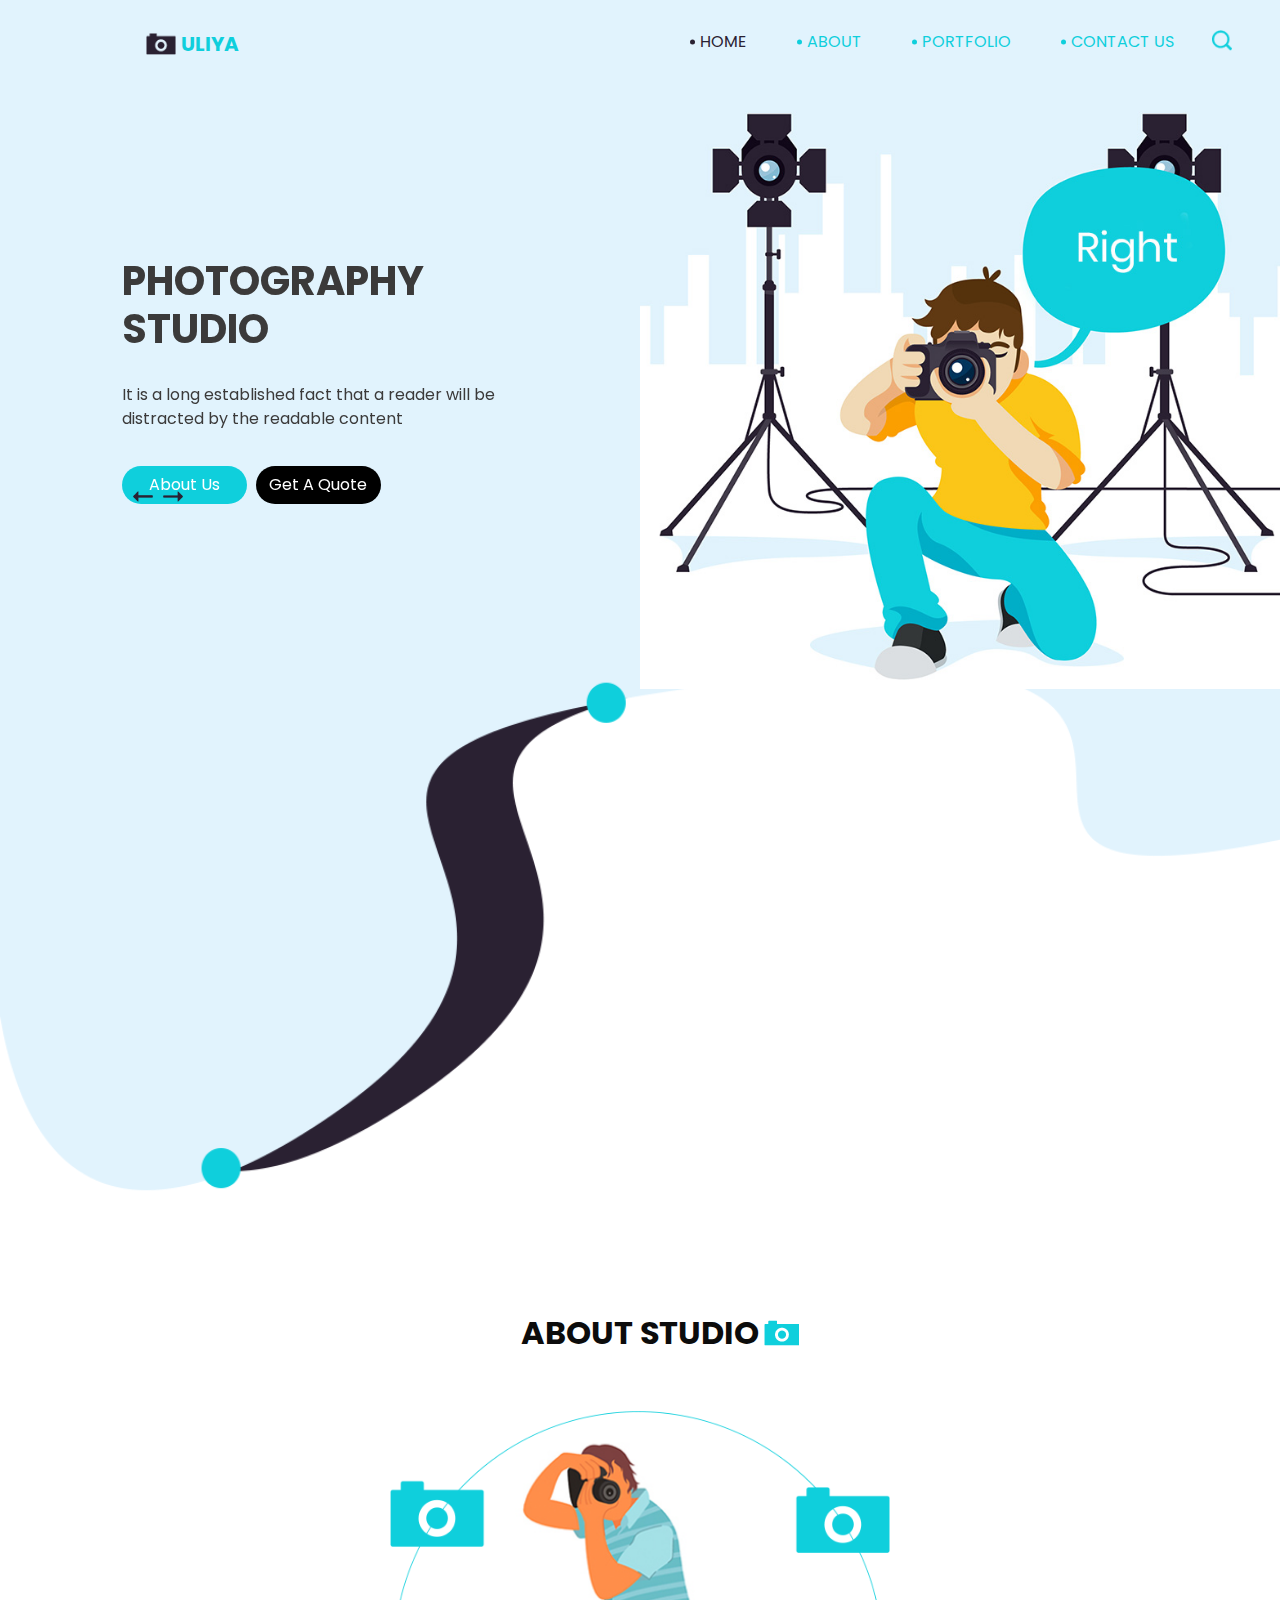
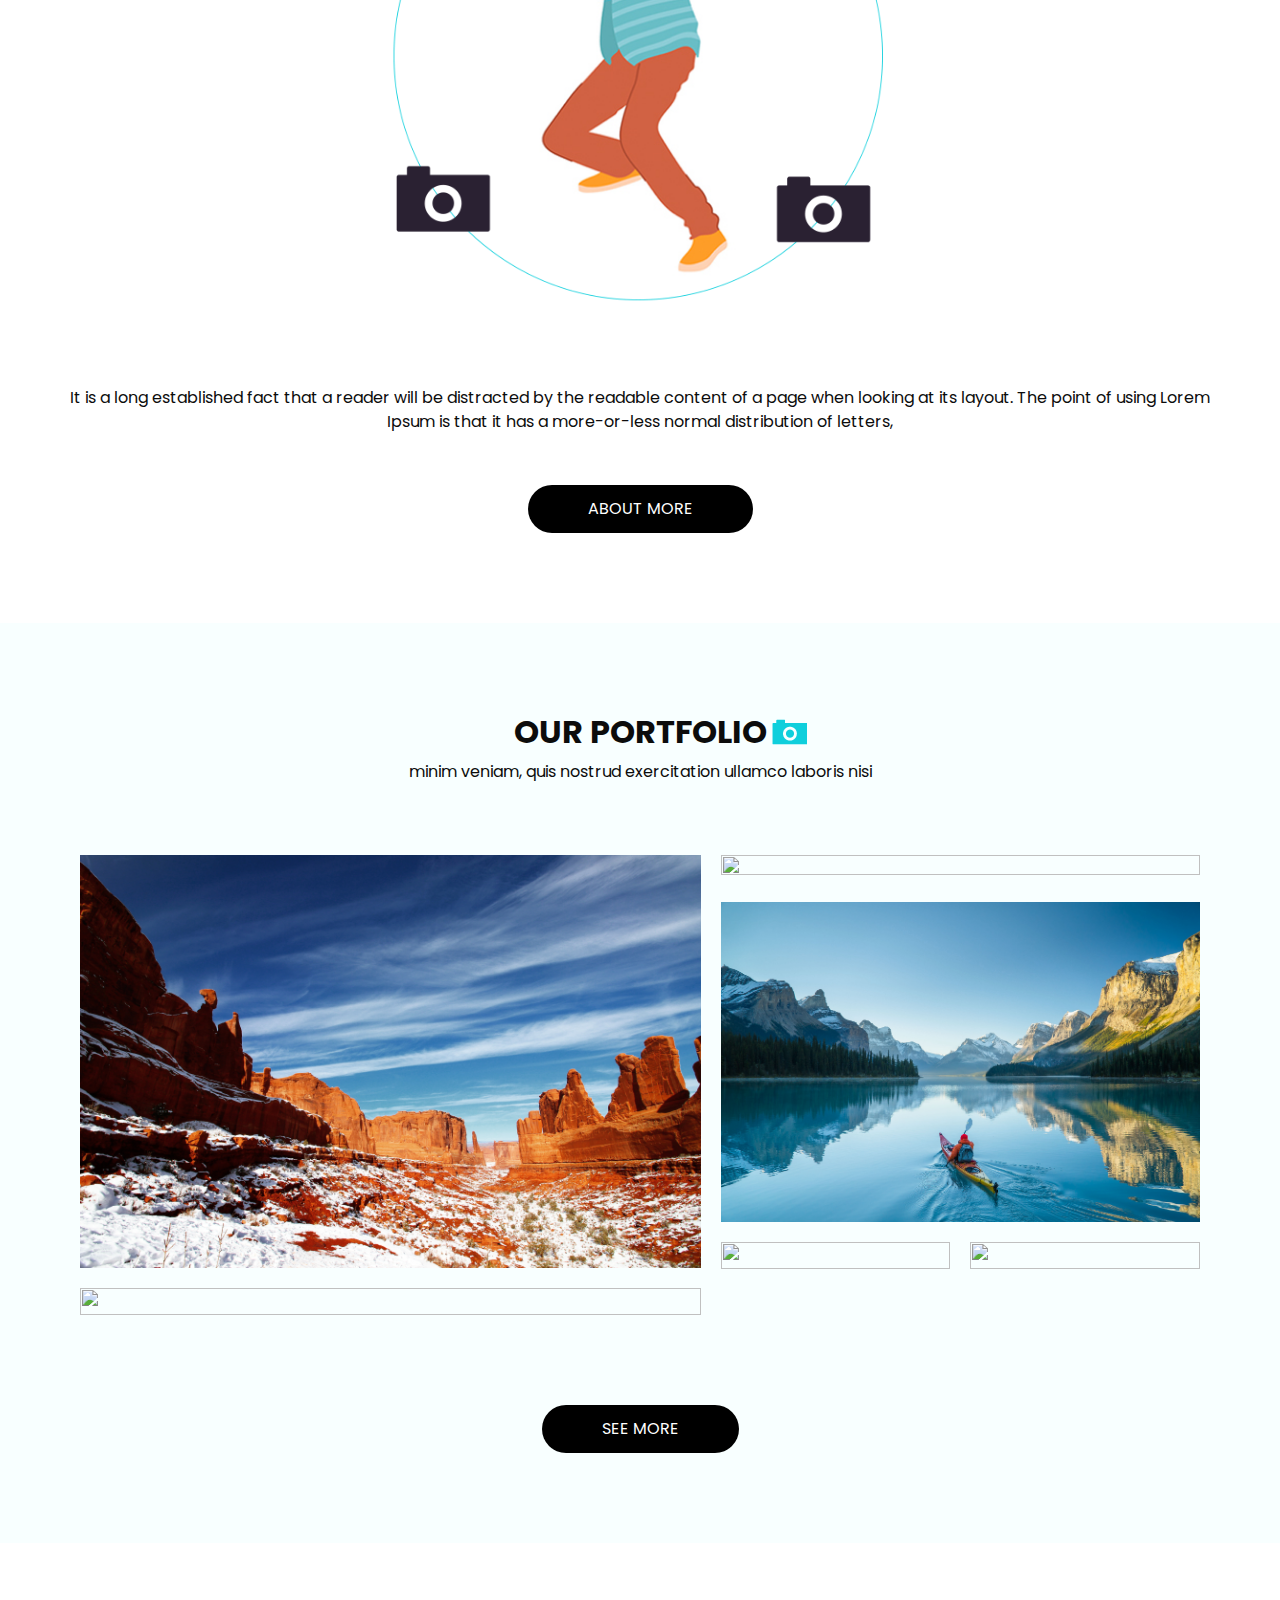
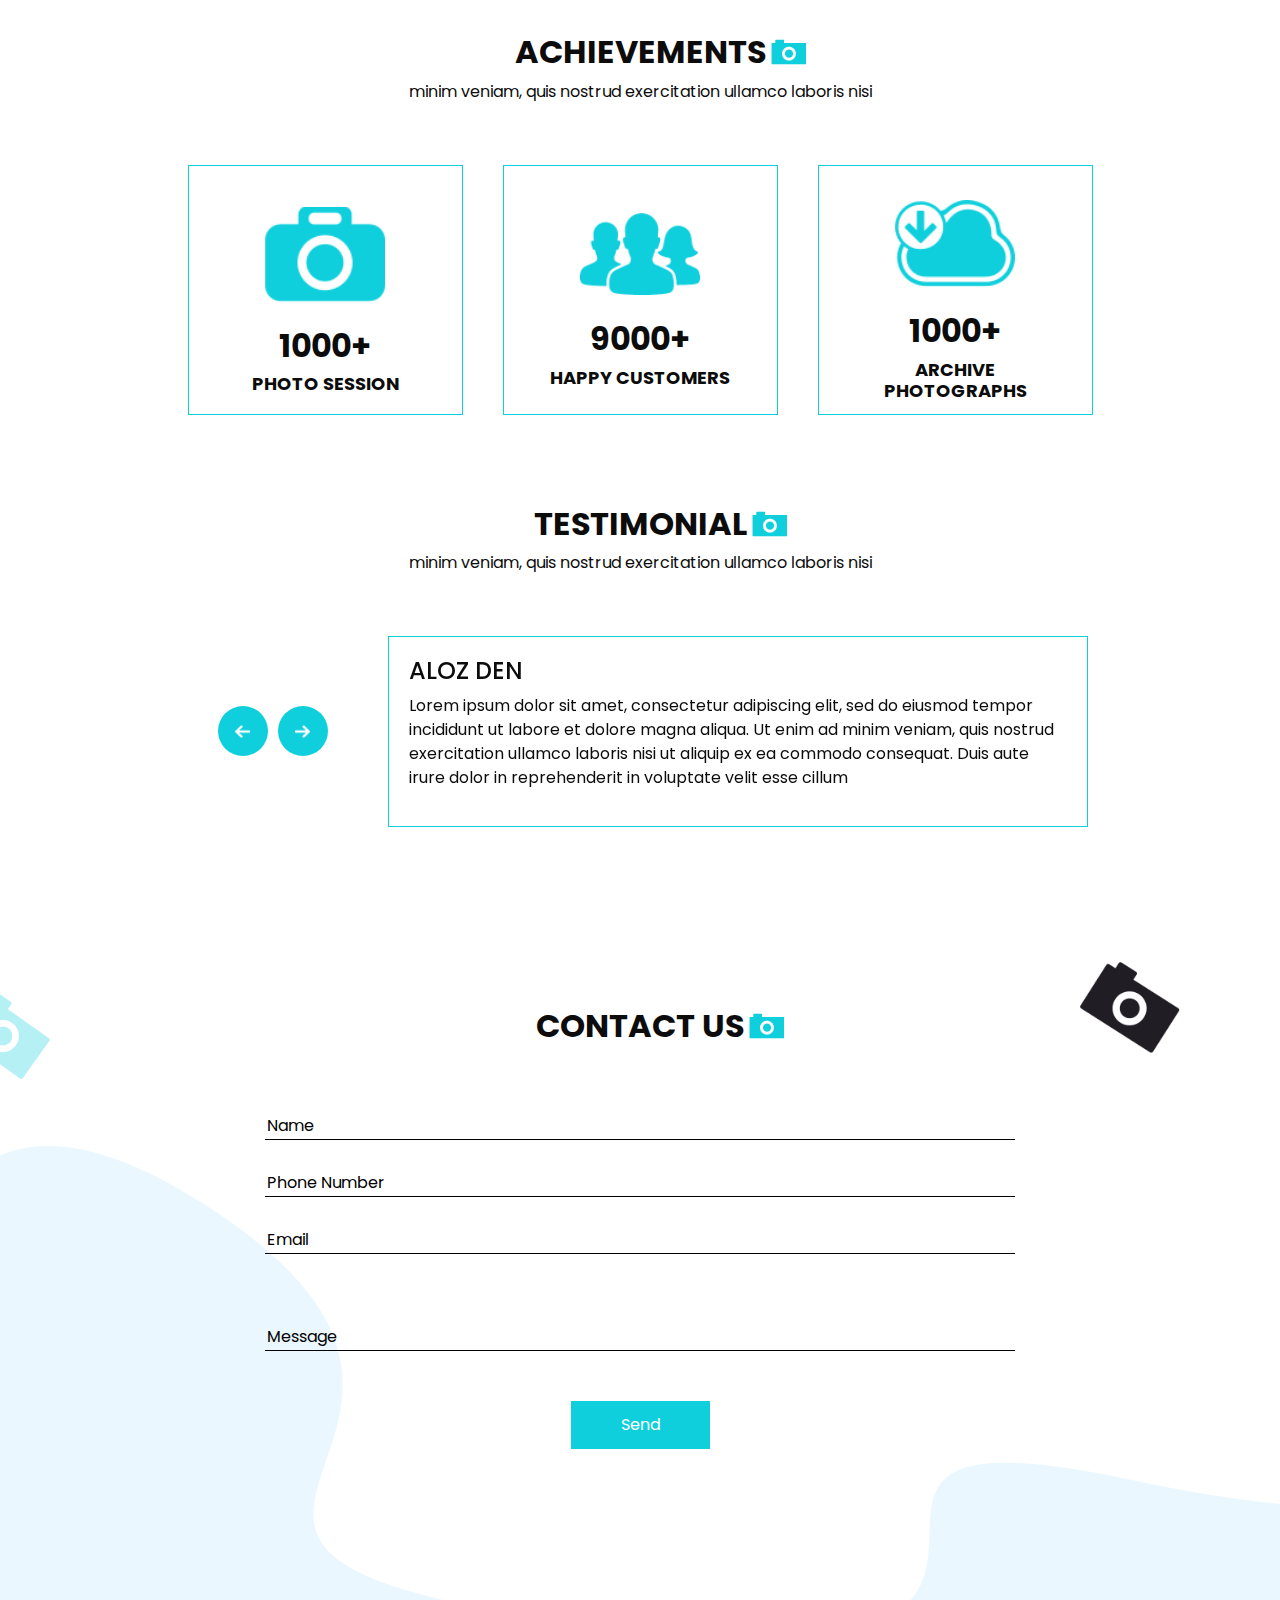
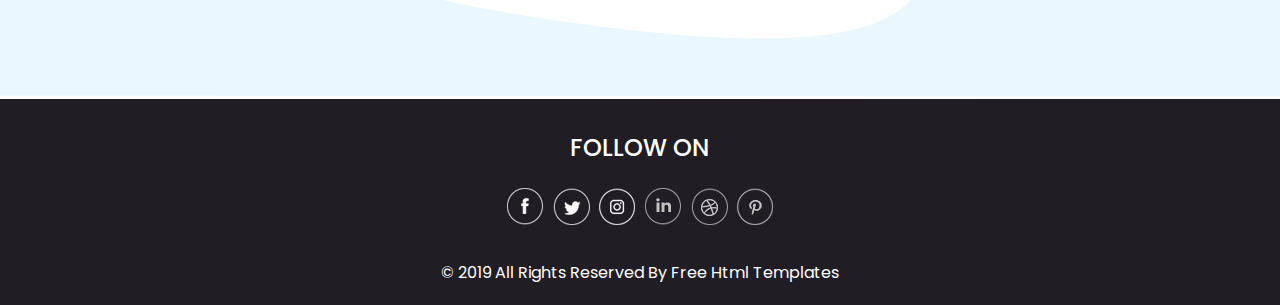
==== index.html @ de5955be "subiendo archibo" ====
<!DOCTYPE html>
<html>

<head>
  <!-- Basic -->
  <meta charset="utf-8" />
  <meta http-equiv="X-UA-Compatible" content="IE=edge" />
  <!-- Mobile Metas -->
  <meta name="viewport" content="width=device-width, initial-scale=1, shrink-to-fit=no" />
  <!-- Site Metas -->
  <meta name="keywords" content="" />
  <meta name="description" content="" />
  <meta name="author" content="" />

  <title>Uliya</title>


  <!-- bootstrap core css -->
  <link rel="stylesheet" type="text/css" href="css/bootstrap.css" />

  <!-- fonts style -->
  <link href="https://fonts.googleapis.com/css?family=Poppins:400,700&display=swap" rel="stylesheet">

  <!-- Custom styles for this template -->
  <link href="css/style.css" rel="stylesheet" />
  <!-- responsive style -->
  <link href="css/responsive.css" rel="stylesheet" />
  <script type="text/javascript" src="js/jquery-3.4.1.min.js"></script>
  <script type="text/javascript" src="js/bootstrap.js"></script>
</head>

<body>

  <div class="hero_area">
    <!-- header section strats -->
    <header class="header_section">
      <div class="container-fluid">
        <div class="row">
          <div class="col-lg-11 offset-lg-1">
            <nav class="navbar navbar-expand-lg custom_nav-container ">
              <a class="navbar-brand" href="index.html">
                <img src="images/logo.png" alt="">
                <span>
                  Uliya
                </span>
              </a>
              </a>
              <button class="navbar-toggler" type="button" data-toggle="collapse" data-target="#navbarSupportedContent"
                aria-controls="navbarSupportedContent" aria-expanded="false" aria-label="Toggle navigation">
                <span class="navbar-toggler-icon"></span>
              </button>

              <div class="collapse navbar-collapse" id="navbarSupportedContent">
                <div class="d-flex ml-auto flex-column flex-lg-row align-items-center">
                  <ul class="navbar-nav  ">
                    <li class="nav-item active">
                      <a class="nav-link" href="index.html">Home <span class="sr-only">(current)</span></a>
                    </li>
                    <li class="nav-item">
                      <a class="nav-link" href="about.html"> About</a>
                    </li>
                    <li class="nav-item">
                      <a class="nav-link" href="portfolio.html"> Portfolio </a>
                    </li>
                    <li class="nav-item">
                      <a class="nav-link" href="contact.html">Contact Us</a>
                    </li>
                  </ul>
                  <form class="form-inline">
                    <button class="btn  my-2 my-sm-0 nav_search-btn" type="submit"></button>
                  </form>
                </div>

              </div>
            </nav>
          </div>
        </div>
      </div>
    </header>
    <!-- end header section -->
    <!-- slider section -->
    <section class=" slider_section position-relative">
      <div id="carouselExampleControls" class="carousel slide" data-ride="carousel">
        <div class="carousel-inner">
          <div class="carousel-item active">
            <div class="container-fluid">
              <div class="row">
                <div class="col-md-5 offset-md-1 ">
                  <div class="detail_box">
                    <h1>
                      photography <br>
                      studio
                    </h1>
                    <p>
                      It is a long established fact that a reader will be distracted by the readable content
                    </p>
                    <div class="btn-box">
                      <a href="" class="btn-1">
                        About Us
                      </a>
                      <a href="" class="btn-2">
                        Get A Quote
                      </a>
                    </div>
                  </div>
                </div>
                <div class="col-md-6 px-0">
                  <div class="img-box">
                    <img src="images/slider-img.jpg" alt="">
                  </div>
                </div>
              </div>
            </div>
          </div>
          <div class="carousel-item">
            <div class="container-fluid">
              <div class="row">
                <div class="col-md-5 offset-md-1">
                  <div class="detail_box">
                    <h1>
                      photography <br>
                      studio
                    </h1>
                    <p>
                      It is a long established fact that a reader will be distracted by the readable content
                    </p>
                    <div class="btn-box">
                      <a href="" class="btn-1">
                        About Us
                      </a>
                      <a href="" class="btn-2">
                        Get A Quote
                      </a>
                    </div>
                  </div>
                </div>
                <div class="col-md-6 px-0">
                  <div class="img-box">
                    <img src="images/slider-img.jpg" alt="">
                  </div>
                </div>
              </div>
            </div>
          </div>
          <div class="carousel-item">
            <div class="container-fluid">
              <div class="row">
                <div class="col-md-5 offset-md-1">
                  <div class="detail_box">
                    <h1>
                      photography <br>
                      studio
                    </h1>
                    <p>
                      It is a long established fact that a reader will be distracted by the readable content
                    </p>
                    <div class="btn-box">
                      <a href="" class="btn-1">
                        About Us
                      </a>
                      <a href="" class="btn-2">
                        Get A Quote
                      </a>
                    </div>
                  </div>
                </div>
                <div class="col-md-6 px-0">
                  <div class="img-box">
                    <img src="images/slider-img.jpg" alt="">
                  </div>
                </div>
              </div>
            </div>
          </div>
        </div>
        <div class="carousel_btn-container">
          <a class="carousel-control-prev" href="#carouselExampleControls" role="button" data-slide="prev">
            <span class="sr-only">Previous</span>
          </a>
          <a class="carousel-control-next" href="#carouselExampleControls" role="button" data-slide="next">
            <span class="sr-only">Next</span>
          </a>
        </div>
      </div>

    </section>
    <!-- end slider section -->
  </div>

  <!-- about section -->

  <section class="about_section layout_padding">
    <div class="container">
      <div class="heading_container">
        <h2>
          About Studio
        </h2>
      </div>
      <div class="box">
        <div class="img-box">
          <img src="images/about-img.jpg" alt="">
          <div class="about_img-bg">
            <img src="images/about-img-bg.png" alt="">
          </div>
        </div>
        <div class="detail-box">
          <p>
            It is a long established fact that a reader will be distracted by the readable content of a page when
            looking at its layout. The point of using Lorem Ipsum is that it has a more-or-less normal distribution of
            letters,
          </p>
          <div>
            <a href="">
              about More
            </a>
          </div>
        </div>
      </div>
    </div>

  </section>

  <!-- end about section -->

  <!-- portfolio section -->

  <section class="portfolio_section layout_padding">
    <div class="container">
      <div class="heading_container">
        <h2>
          Our portfolio
        </h2>
        <p>
          minim veniam, quis nostrud exercitation ullamco laboris nisi
        </p>
      </div>
      <div class="portfolio_container layout_padding2">
        <div class="box-1">
          <div class="img-box b-1">
            <img src="images/p-1.jpg" alt="">
            <div class="btn-box">
              <a href="" class="btn-1">

              </a>
            </div>
          </div>
          <div class="img-box b-2">
            <img src="images/p-2.jpg" alt="">
            <div class="btn-box">
              <a href="" class="btn-1">

              </a>
            </div>
          </div>
        </div>
        <div class="box-2">
          <div class="box-2-top">
            <div class="img-box b-3">
              <img src="images/p-3.jpg" alt="">
              <div class="btn-box">
                <a href="" class="btn-1">

                </a>
              </div>
            </div>
          </div>
          <div class="box-2-top2">
            <div class="img-box b-4">
              <img src="images/p-4.jpg" alt="">
              <div class="btn-box">
                <a href="" class="btn-1">

                </a>
              </div>
            </div>
          </div>
          <div class="box-2-btm">
            <div class="img-box b-5">
              <img src="images/p-5.jpg" alt="">
              <div class="btn-box">
                <a href="" class="btn-1">

                </a>
              </div>
            </div>
            <div class="img-box b-6">
              <img src="images/p-6.jpg" alt="">
              <div class="btn-box">
                <a href="" class="btn-1">

                </a>
              </div>
            </div>
          </div>
        </div>
      </div>
      <div class="see_btn">
        <a href="">
          See More
        </a>
      </div>
    </div>

  </section>

  <!-- end about section -->

  <!-- achieve section -->

  <section class="achieve_section layout_padding">
    <div class="container">
      <div class="heading_container">
        <h2>
          ACHIEVEMENTS
        </h2>
        <p>
          minim veniam, quis nostrud exercitation ullamco laboris nisi
        </p>
      </div>
      <div class="achieve_container">
        <div class="box">
          <div class="img-box">
            <img src="images/a-1.png" alt="">
          </div>
          <div class="detail-box">
            <h2>
              1000+
            </h2>
            <h6>
              Photo Session
            </h6>
          </div>
        </div>
        <div class="box">
          <div class="img-box">
            <img src="images/a-2.png" alt="">
          </div>
          <div class="detail-box">
            <h2>
              9000+
            </h2>
            <h6>
              Happy Customers
            </h6>
          </div>
        </div>
        <div class="box">
          <div class="img-box">
            <img src="images/a-3.png" alt="">
          </div>
          <div class="detail-box">
            <h2>
              1000+
            </h2>
            <h6>
              Archive Photographs
            </h6>
          </div>
        </div>
      </div>
    </div>
  </section>

  <!-- end achieve section -->

  <!-- client section -->

  <section class="client_section layout_padding-bottom">
    <div class="container">
      <div class="heading_container">
        <h2>
          Testimonial
        </h2>
        <p>
          minim veniam, quis nostrud exercitation ullamco laboris nisi
        </p>
      </div>
      <div class="layout_padding2-top">
        <div id="carouselExample2Controls" class="carousel slide" data-ride="carousel">
          <div class="row">
            <div class="col-md-3">
              <div class="btn_container">
                <a class="carousel-control-prev" href="#carouselExample2Controls" role="button" data-slide="prev">
                  <span class="sr-only">Previous</span>
                </a>
                <a class="carousel-control-next" href="#carouselExample2Controls" role="button" data-slide="next">
                  <span class="sr-only">Next</span>
                </a>
              </div>
            </div>
            <div class="col-md-9 col-lg-8">
              <div class="carousel-inner">
                <div class="carousel-item active">
                  <div class="detail-box">
                    <h4>
                      Aloz den
                    </h4>
                    <p>
                      Lorem ipsum dolor sit amet, consectetur adipiscing elit, sed do eiusmod tempor incididunt ut
                      labore
                      et
                      dolore magna aliqua. Ut enim ad minim veniam, quis nostrud exercitation ullamco laboris nisi ut
                      aliquip ex ea commodo consequat. Duis aute irure dolor in reprehenderit in voluptate velit esse
                      cillum
                    </p>
                  </div>
                </div>
                <div class="carousel-item ">
                  <div class="detail-box">
                    <h4>
                      Aloz den
                    </h4>
                    <p>
                      Lorem ipsum dolor sit amet, consectetur adipiscing elit, sed do eiusmod tempor incididunt ut
                      labore
                      et
                      dolore magna aliqua. Ut enim ad minim veniam, quis nostrud exercitation ullamco laboris nisi ut
                      aliquip ex ea commodo consequat. Duis aute irure dolor in reprehenderit in voluptate velit esse
                      cillum
                    </p>
                  </div>
                </div>
                <div class="carousel-item ">
                  <div class="detail-box">
                    <h4>
                      Aloz den
                    </h4>
                    <p>
                      Lorem ipsum dolor sit amet, consectetur adipiscing elit, sed do eiusmod tempor incididunt ut
                      labore
                      et
                      dolore magna aliqua. Ut enim ad minim veniam, quis nostrud exercitation ullamco laboris nisi ut
                      aliquip ex ea commodo consequat. Duis aute irure dolor in reprehenderit in voluptate velit esse
                      cillum
                    </p>
                  </div>
                </div>
              </div>
            </div>

          </div>

        </div>
      </div>
    </div>
  </section>


  <!-- end client section -->

  <!-- contact section -->

  <section class="contact_section layout_padding">
    <div class="bg-img1">
      <img src="images/bg-img-1.png" alt="">
    </div>
    <div class="bg-img2">
      <img src="images/bg-img-2.png" alt="">
    </div>
    <div class="container">
      <div class="heading_container">
        <h2>
          Contact Us
        </h2>
      </div>
      <div class="">
        <div class="row">
          <div class="col-md-8 mx-auto">
            <form action="">
              <div class="contact_form-container">
                <div>
                  <div>
                    <input type="text" placeholder="Name">
                  </div>
                  <div>
                    <input type="text" placeholder="Phone Number">
                  </div>
                  <div>
                    <input type="email" placeholder="Email">
                  </div>
                  <div class="">
                    <input type="text" placeholder="Message" class="message_input">
                  </div>
                  <div class=" d-flex justify-content-center ">
                    <button type="submit">
                      Send
                    </button>
                  </div>
                </div>
              </div>
            </form>
          </div>
        </div>
      </div>
    </div>
  </section>


  <!-- end contact section -->


  <!-- info section -->
  <section class="info_section ">
    <div class="container">
      <div class="info_container">
        <div class="info_social">
          <div class="d-flex justify-content-center">
            <h4 class="">
              Follow on
            </h4>
          </div>
          <div class="social_box">
            <a href="">
              <img src="images/fb.png" alt="">
            </a>
            <a href="">
              <img src="images/twitter.png" alt="">
            </a>
            <a href="">
              <img src="images/instagram.png" alt="">
            </a>
            <a href="">
              <img src="images/linkedin.png" alt="">
            </a>
            <a href="">
              <img src="images/dribble.png" alt="">
            </a>
            <a href="">
              <img src="images/pinterest.png" alt="">
            </a>
          </div>
        </div>
      </div>
    </div>
  </section>

  <!-- end info_section -->

  <!-- footer section -->
  <section class="container-fluid footer_section">
    <div class="container">
      <p>
        &copy; 2019 All Rights Reserved By
        <a href="https://html.design/">Free Html Templates</a>
      </p>
    </div>
  </section>
  <!-- footer section -->



</body>

</html>
---- css/style.css ----
body {
  font-family: 'Poppins', sans-serif;
  color: #0c0c0c;
  background-color: #ffffff;
}

.layout_padding {
  padding: 90px 0;
}

.layout_padding2 {
  padding: 45px 0;
}

.layout_padding2-top {
  padding-top: 45px;
}

.layout_padding2-bottom {
  padding-bottom: 45px;
}

.layout_padding-top {
  padding-top: 90px;
}

.layout_padding-bottom {
  padding-bottom: 90px;
}

.heading_container {
  display: -webkit-box;
  display: -ms-flexbox;
  display: flex;
  -webkit-box-orient: vertical;
  -webkit-box-direction: normal;
      -ms-flex-direction: column;
          flex-direction: column;
  -webkit-box-align: center;
      -ms-flex-align: center;
          align-items: center;
  text-align: center;
}

.heading_container h2 {
  position: relative;
  font-weight: bold;
  text-transform: uppercase;
}

.heading_container h2 span {
  position: relative;
  z-index: 2;
}

.heading_container h2::before {
  content: "";
  position: absolute;
  width: 35px;
  height: 26px;
  top: 50%;
  right: -40px;
  -webkit-transform: translateY(-50%);
          transform: translateY(-50%);
  z-index: 1;
  background-image: url(../images/heading-img.png);
  background-repeat: no-repeat;
}

/*header section*/
.hero_area {
  height: 136vh;
  position: relative;
  background-image: url(../images/hero-bg.png);
  background-size: cover;
}

.sub_page .hero_area {
  height: auto;
  background-image: none;
  background-color: #e1f3fd;
}

.sub_page .hero_area::after {
  display: none;
}

.header_section .container-fluid {
  padding-right: 25px;
  padding-left: 25px;
}

.header_section .nav_container {
  margin: 0 auto;
}

.custom_nav-container .navbar-nav .nav-item .nav-link {
  margin: 10px 30px;
  padding: 0;
  color: #0fcfdc;
  text-align: center;
  position: relative;
  text-transform: uppercase;
}

.custom_nav-container .navbar-nav .nav-item .nav-link::before {
  content: "";
  width: 5px;
  height: 5px;
  position: absolute;
  top: 50%;
  left: -10px;
  -webkit-transform: translateY(-50%);
          transform: translateY(-50%);
  background-color: #0fcfdc;
  border-radius: 100%;
}

.custom_nav-container .navbar-nav .nav-item.active .nav-link, .custom_nav-container .navbar-nav .nav-item:hover .nav-link {
  color: #2a2132;
}

.custom_nav-container .navbar-nav .nav-item.active .nav-link::before, .custom_nav-container .navbar-nav .nav-item:hover .nav-link::before {
  background-color: #2a2132;
}

a,
a:hover,
a:focus {
  text-decoration: none;
}

a:hover,
a:focus {
  color: initial;
}

.btn,
.btn:focus {
  outline: none !important;
  -webkit-box-shadow: none;
          box-shadow: none;
}

.custom_nav-container .nav_search-btn {
  background-image: url(../images/search-icon.png);
  background-size: 20px;
  background-repeat: no-repeat;
  background-position: center 5px;
  width: 35px;
  height: 35px;
  padding: 0;
  border: none;
}

.navbar-brand {
  display: -webkit-box;
  display: -ms-flexbox;
  display: flex;
  -webkit-box-align: center;
      -ms-flex-align: center;
          align-items: center;
}

.navbar-brand img {
  width: 30px;
  margin-right: 5px;
}

.navbar-brand span {
  font-size: 20px;
  font-weight: 700;
  color: #0fcfdc;
  text-transform: uppercase;
}

.custom_nav-container {
  z-index: 99999;
  padding-top: 20px;
  -webkit-box-align: end;
      -ms-flex-align: end;
          align-items: flex-end;
}

.navbar-expand-lg .navbar-collapse {
  -webkit-box-align: end;
      -ms-flex-align: end;
          align-items: flex-end;
}

.custom_nav-container .navbar-toggler {
  outline: none;
}

.custom_nav-container .navbar-toggler .navbar-toggler-icon {
  background-image: url(../images/menu.png);
  background-size: 45px;
}

/*end header section*/
/* slider section */
.slider_section {
  display: -webkit-box;
  display: -ms-flexbox;
  display: flex;
  -webkit-box-align: center;
      -ms-flex-align: center;
          align-items: center;
  position: relative;
  z-index: 2;
  color: #3b3a3a;
}

.slider_section .row {
  -webkit-box-align: center;
      -ms-flex-align: center;
          align-items: center;
}

.slider_section div#carouselExampleControls {
  width: 100%;
}

.slider_section .detail_box {
  padding-right: 10%;
}

.slider_section .detail_box h1 {
  font-weight: bold;
  margin-bottom: 30px;
  text-transform: uppercase;
}

.slider_section .detail_box .btn-box {
  margin-top: 35px;
}

.slider_section .detail_box .btn-box a {
  width: 125px;
  text-align: center;
}

.slider_section .detail_box .btn-box .btn-1 {
  display: inline-block;
  padding: 7px 0px;
  background-color: #0fcfdc;
  color: #ffffff;
  border-radius: 30px;
  margin-right: 5px;
}

.slider_section .detail_box .btn-box .btn-1:hover {
  background-color: #0db9c4;
}

.slider_section .detail_box .btn-box .btn-2 {
  display: inline-block;
  padding: 7px 0px;
  background-color: #000000;
  color: #ffffff;
  border-radius: 30px;
}

.slider_section .detail_box .btn-box .btn-2:hover {
  background-color: #333333;
}

.slider_section .img-box img {
  width: 100%;
}

.slider_section .carousel_btn-container {
  width: 60px;
  position: absolute;
  bottom: 175px;
  display: -webkit-box;
  display: -ms-flexbox;
  display: flex;
  -webkit-box-pack: justify;
      -ms-flex-pack: justify;
          justify-content: space-between;
  left: 10%;
  z-index: 999;
}

.slider_section .carousel_btn-container .carousel-control-prev,
.slider_section .carousel_btn-container .carousel-control-next {
  position: relative;
  width: 35px;
  height: 35px;
  border: none;
  border-radius: 100%;
  opacity: 1;
  background-repeat: no-repeat;
  background-size: 20px;
  background-position: center;
}

.slider_section .carousel_btn-container .carousel-control-prev {
  background-image: url(../images/prev.png);
}

.slider_section .carousel_btn-container .carousel-control-prev:hover {
  background-image: url(../images/prev-blue.png);
}

.slider_section .carousel_btn-container .carousel-control-next {
  background-image: url(../images/next.png);
}

.slider_section .carousel_btn-container .carousel-control-next:hover {
  background-image: url(../images/next-blue.png);
}

.about_section .box {
  display: -webkit-box;
  display: -ms-flexbox;
  display: flex;
  -webkit-box-orient: vertical;
  -webkit-box-direction: normal;
      -ms-flex-direction: column;
          flex-direction: column;
  -webkit-box-align: center;
      -ms-flex-align: center;
          align-items: center;
}

.about_section .box img {
  width: 100%;
}

.about_section .box .img-box {
  position: relative;
  width: 250px;
  margin: 50px 0;
}

.about_section .box .img-box .about_img-bg {
  position: absolute;
  top: 50%;
  left: 50%;
  width: 200%;
  -webkit-transform: translate(-50%, -50%) rotate(0deg) scale(1);
          transform: translate(-50%, -50%) rotate(0deg) scale(1);
  -webkit-animation: rotateAnimation 3s infinite;
          animation: rotateAnimation 3s infinite;
}

@-webkit-keyframes rotateAnimation {
  0% {
    -webkit-transform: translate(-50%, -50%) rotate(0deg) scale(1);
            transform: translate(-50%, -50%) rotate(0deg) scale(1);
  }
  49% {
    -webkit-transform: translate(-50%, -50%) rotate(180deg) scale(1.1);
            transform: translate(-50%, -50%) rotate(180deg) scale(1.1);
  }
  100% {
    -webkit-transform: translate(-50%, -50%) rotate(360deg) scale(1);
            transform: translate(-50%, -50%) rotate(360deg) scale(1);
  }
}

@keyframes rotateAnimation {
  0% {
    -webkit-transform: translate(-50%, -50%) rotate(0deg) scale(1);
            transform: translate(-50%, -50%) rotate(0deg) scale(1);
  }
  49% {
    -webkit-transform: translate(-50%, -50%) rotate(180deg) scale(1.1);
            transform: translate(-50%, -50%) rotate(180deg) scale(1.1);
  }
  100% {
    -webkit-transform: translate(-50%, -50%) rotate(360deg) scale(1);
            transform: translate(-50%, -50%) rotate(360deg) scale(1);
  }
}

.about_section .box .detail-box {
  margin-top: 35px;
  text-align: center;
}

.about_section .box .detail-box a {
  display: inline-block;
  padding: 12px 60px;
  background-color: #000000;
  color: #ffffff;
  border-radius: 40px;
  text-transform: uppercase;
  margin-top: 35px;
}

.about_section .box .detail-box a:hover {
  background-color: #333333;
}

.portfolio_section {
  background-color: #f8ffff;
}

.portfolio_section .portfolio_container {
  display: -webkit-box;
  display: -ms-flexbox;
  display: flex;
}

.portfolio_section .portfolio_container .img-box {
  margin: 10px;
  position: relative;
  display: -webkit-box;
  display: -ms-flexbox;
  display: flex;
  -webkit-box-flex: 1;
      -ms-flex-positive: 1;
          flex-grow: 1;
}

.portfolio_section .portfolio_container .img-box img {
  width: 100%;
  height: 100%;
}

.portfolio_section .portfolio_container .img-box .btn-box {
  position: absolute;
  top: 50%;
  left: 50%;
  -webkit-transform: translate(-50%, -50%);
          transform: translate(-50%, -50%);
  display: -webkit-box;
  display: -ms-flexbox;
  display: flex;
}

.portfolio_section .portfolio_container .img-box .btn-box a {
  display: none;
  width: 50px;
  height: 50px;
  border-radius: 100%;
  background-size: cover;
  background-position: center;
  background-repeat: no-repeat;
  margin: 0 5px;
}

.portfolio_section .portfolio_container .img-box .btn-box .btn-1 {
  background-image: url(../images/link.png);
}

.portfolio_section .portfolio_container .img-box::before {
  content: "";
  display: none;
  position: absolute;
  width: 100%;
  height: 100%;
  top: 0;
  left: 0;
  background-color: rgba(15, 207, 220, 0.8);
  z-index: 0;
}

.portfolio_section .portfolio_container .img-box:hover a {
  display: block;
}

.portfolio_section .portfolio_container .img-box:hover::before {
  display: block;
}

.portfolio_section .portfolio_container .box-1,
.portfolio_section .portfolio_container .box-2 {
  display: -webkit-box;
  display: -ms-flexbox;
  display: flex;
  -webkit-box-orient: vertical;
  -webkit-box-direction: normal;
      -ms-flex-direction: column;
          flex-direction: column;
  -webkit-box-pack: stretch;
      -ms-flex-pack: stretch;
          justify-content: stretch;
  -webkit-box-align: stretch;
      -ms-flex-align: stretch;
          align-items: stretch;
}

.portfolio_section .portfolio_container .box-2-btm {
  display: -webkit-box;
  display: -ms-flexbox;
  display: flex;
  -webkit-box-pack: stretch;
      -ms-flex-pack: stretch;
          justify-content: stretch;
  -webkit-box-align: stretch;
      -ms-flex-align: stretch;
          align-items: stretch;
}

.portfolio_section .portfolio_container .box-2-btm .box-2-left {
  display: -webkit-box;
  display: -ms-flexbox;
  display: flex;
}

.portfolio_section .see_btn {
  display: -webkit-box;
  display: -ms-flexbox;
  display: flex;
  -webkit-box-pack: center;
      -ms-flex-pack: center;
          justify-content: center;
}

.portfolio_section .see_btn a {
  display: inline-block;
  padding: 12px 60px;
  background-color: #000000;
  color: #ffffff;
  border-radius: 40px;
  text-transform: uppercase;
  margin-top: 35px;
}

.portfolio_section .see_btn a:hover {
  background-color: #333333;
}

.achieve_section .achieve_container {
  display: -webkit-box;
  display: -ms-flexbox;
  display: flex;
  -webkit-box-pack: center;
      -ms-flex-pack: center;
          justify-content: center;
}

.achieve_section .achieve_container .box {
  width: 275px;
  height: 250px;
  display: -webkit-box;
  display: -ms-flexbox;
  display: flex;
  -webkit-box-orient: vertical;
  -webkit-box-direction: normal;
      -ms-flex-direction: column;
          flex-direction: column;
  -webkit-box-align: center;
      -ms-flex-align: center;
          align-items: center;
  -webkit-box-pack: center;
      -ms-flex-pack: center;
          justify-content: center;
  text-align: center;
  margin: 45px 20px 0 20px;
  padding: 45px 35px 15px 35px;
  border: 1px solid #0fcfdc;
}

.achieve_section .achieve_container .box .img-box {
  width: 120px;
}

.achieve_section .achieve_container .box .img-box img {
  width: 100%;
}

.achieve_section .achieve_container .detail-box {
  margin-top: 25px;
  text-transform: uppercase;
}

.achieve_section .achieve_container .detail-box h2 {
  font-weight: bold;
}

.achieve_section .achieve_container .detail-box h6 {
  font-weight: bold;
  font-size: 18px;
}

.client_section .row {
  -webkit-box-align: center;
      -ms-flex-align: center;
          align-items: center;
}

.client_section .col-md-3 {
  display: -webkit-box;
  display: -ms-flexbox;
  display: flex;
  -webkit-box-pack: end;
      -ms-flex-pack: end;
          justify-content: flex-end;
}

.client_section .btn_container {
  display: -webkit-box;
  display: -ms-flexbox;
  display: flex;
  -webkit-box-pack: center;
      -ms-flex-pack: center;
          justify-content: center;
  -webkit-box-align: center;
      -ms-flex-align: center;
          align-items: center;
}

.client_section .btn_container .carousel-control-prev,
.client_section .btn_container .carousel-control-next {
  position: relative;
  width: 50px;
  height: 50px;
  border: none;
  border-radius: 100%;
  opacity: 1;
  background-repeat: no-repeat;
  background-size: 15px;
  background-position: center;
  background-color: #0fcfdc;
  margin: 0 5px;
}

.client_section .btn_container .carousel-control-prev:hover,
.client_section .btn_container .carousel-control-next:hover {
  background-color: #000000;
}

.client_section .btn_container .carousel-control-prev {
  background-image: url(../images/prev-white.png);
}

.client_section .btn_container .carousel-control-next {
  background-image: url(../images/next-white.png);
}

.client_section .detail-box {
  padding: 20px;
  border: 1px solid #0fcfdc;
  margin: 0 25px;
}

.client_section .detail-box h4 {
  text-transform: uppercase;
}

/* contact section */
.contact_section {
  background-image: url(../images/contact-bg.png);
  background-repeat: no-repeat;
  background-position: left bottom;
  padding-bottom: 250px;
  position: relative;
}

.contact_section .bg-img1 {
  width: 100px;
  position: absolute;
  top: 45px;
  right: 100px;
}

.contact_section .bg-img1 img {
  width: 100%;
}

.contact_section .bg-img2 {
  width: 50px;
  position: absolute;
  top: 75px;
  left: 0px;
}

.contact_section .bg-img2 img {
  width: 100%;
}

.contact_section .contact_form-container {
  margin-top: 45px;
}

.contact_section .contact_form-container input {
  border: none;
  outline: none;
  border-bottom: 1px solid #000000;
  color: #000000;
  width: 100%;
  margin: 15px 0;
  background-color: transparent;
}

.contact_section .contact_form-container input::-webkit-input-placeholder {
  color: #000000;
}

.contact_section .contact_form-container input:-ms-input-placeholder {
  color: #000000;
}

.contact_section .contact_form-container input::-ms-input-placeholder {
  color: #000000;
}

.contact_section .contact_form-container input::placeholder {
  color: #000000;
}

.contact_section .contact_form-container input.message_input {
  margin-top: 55px;
}

.contact_section .contact_form-container button {
  display: inline-block;
  padding: 12px 50px;
  background-color: #0fcfdc;
  color: #ffffff;
  border-radius: 0;
  margin-top: 35px;
  border: none;
}

.contact_section .contact_form-container button:hover {
  background-color: #0db9c4;
}

/* end contact section */
.info_section {
  background-color: #211d25;
  color: #ffffff;
  font-family: 'Poppins', sans-serif;
}

.info_section .info_container {
  width: 75%;
  margin: 0 auto;
}

.info_section .info_social {
  padding-top: 35px;
  display: -webkit-box;
  display: -ms-flexbox;
  display: flex;
  -webkit-box-orient: vertical;
  -webkit-box-direction: normal;
      -ms-flex-direction: column;
          flex-direction: column;
  -webkit-box-align: center;
      -ms-flex-align: center;
          align-items: center;
}

.info_section .info_social h4 {
  text-transform: uppercase;
}

.info_section .info_social .social_box {
  display: -webkit-box;
  display: -ms-flexbox;
  display: flex;
  margin: 15px auto;
  -webkit-box-align: center;
      -ms-flex-align: center;
          align-items: center;
}

.info_section .info_social .social_box img {
  min-width: 10px;
  margin: 0 3px;
}

/* footer section*/
.footer_section {
  background-color: #211d25;
  display: -webkit-box;
  display: -ms-flexbox;
  display: flex;
  -webkit-box-pack: center;
      -ms-flex-pack: center;
          justify-content: center;
  position: relative;
  font-family: 'Poppins', sans-serif;
}

.footer_section p {
  color: #ffffff;
  margin: 0 auto;
  text-align: center;
  padding: 20px 0;
  width: 55%;
}

.footer_section a {
  color: #ffffff;
}
/*# sourceMappingURL=style.css.map */
---- css/responsive.css ----
@media (max-width: 1120px) {
  .slider_section .carousel_btn-container {
    bottom: 0;
  }
}

@media (max-width: 992px) {
  .navbar-nav {
    align-items: center;
  }

  .custom_nav-container .navbar-nav .nav-item .nav-link {
    margin: 15px 30px;
  }

  .achieve_section .achieve_container {
    flex-wrap: wrap;
  }

  .info_section .info_container {
    width: 100%;
  }

  .footer_section p {
    width: 100%;
  }
}

@media (max-width: 768px) {
  .hero_area {
    height: auto;
  }

  .slider_section {
    padding-top: 50px;
  }

  .slider_section .detail_box {
    text-align: center;
    margin-bottom: 35px;
  }

  .slider_section .detail_box {
    padding: 0;
  }

  .about_section .box .img-box {
    width: 40%;
  }

  .portfolio_section .portfolio_container {
    flex-direction: column;
  }

  .contact_section .bg-img1 {
    width: 75px;
    position: absolute;
    top: 0;
    right: 0px;
  }

  .client_section .col-md-3 {
    justify-content: center;
  }

  .client_section .detail-box {
    margin-bottom: 35px;
  }

  .client_section .row {
    flex-wrap: wrap-reverse;
  }
}

@media (max-width: 576px) {
  .heading_container h2::before {
    top: -15px;
    right: 50%;
    -webkit-transform: translate(50%, -50%);
    transform: translate(50%, -50%);
  }

  .client_section .detail-box {
    margin-left: 0;
    margin-right: 0;

  }
}

@media (max-width: 480px) {}

@media (max-width: 420px) {
  .slider_section .detail_box h1 {
    font-size: 2rem;
  }

  .portfolio_section .portfolio_container .box-2-btm {
    flex-direction: column;
  }
}

@media (max-width: 360px) {}

@media (min-width: 1200px) {
  .container {
    max-width: 1170px;
  }
}
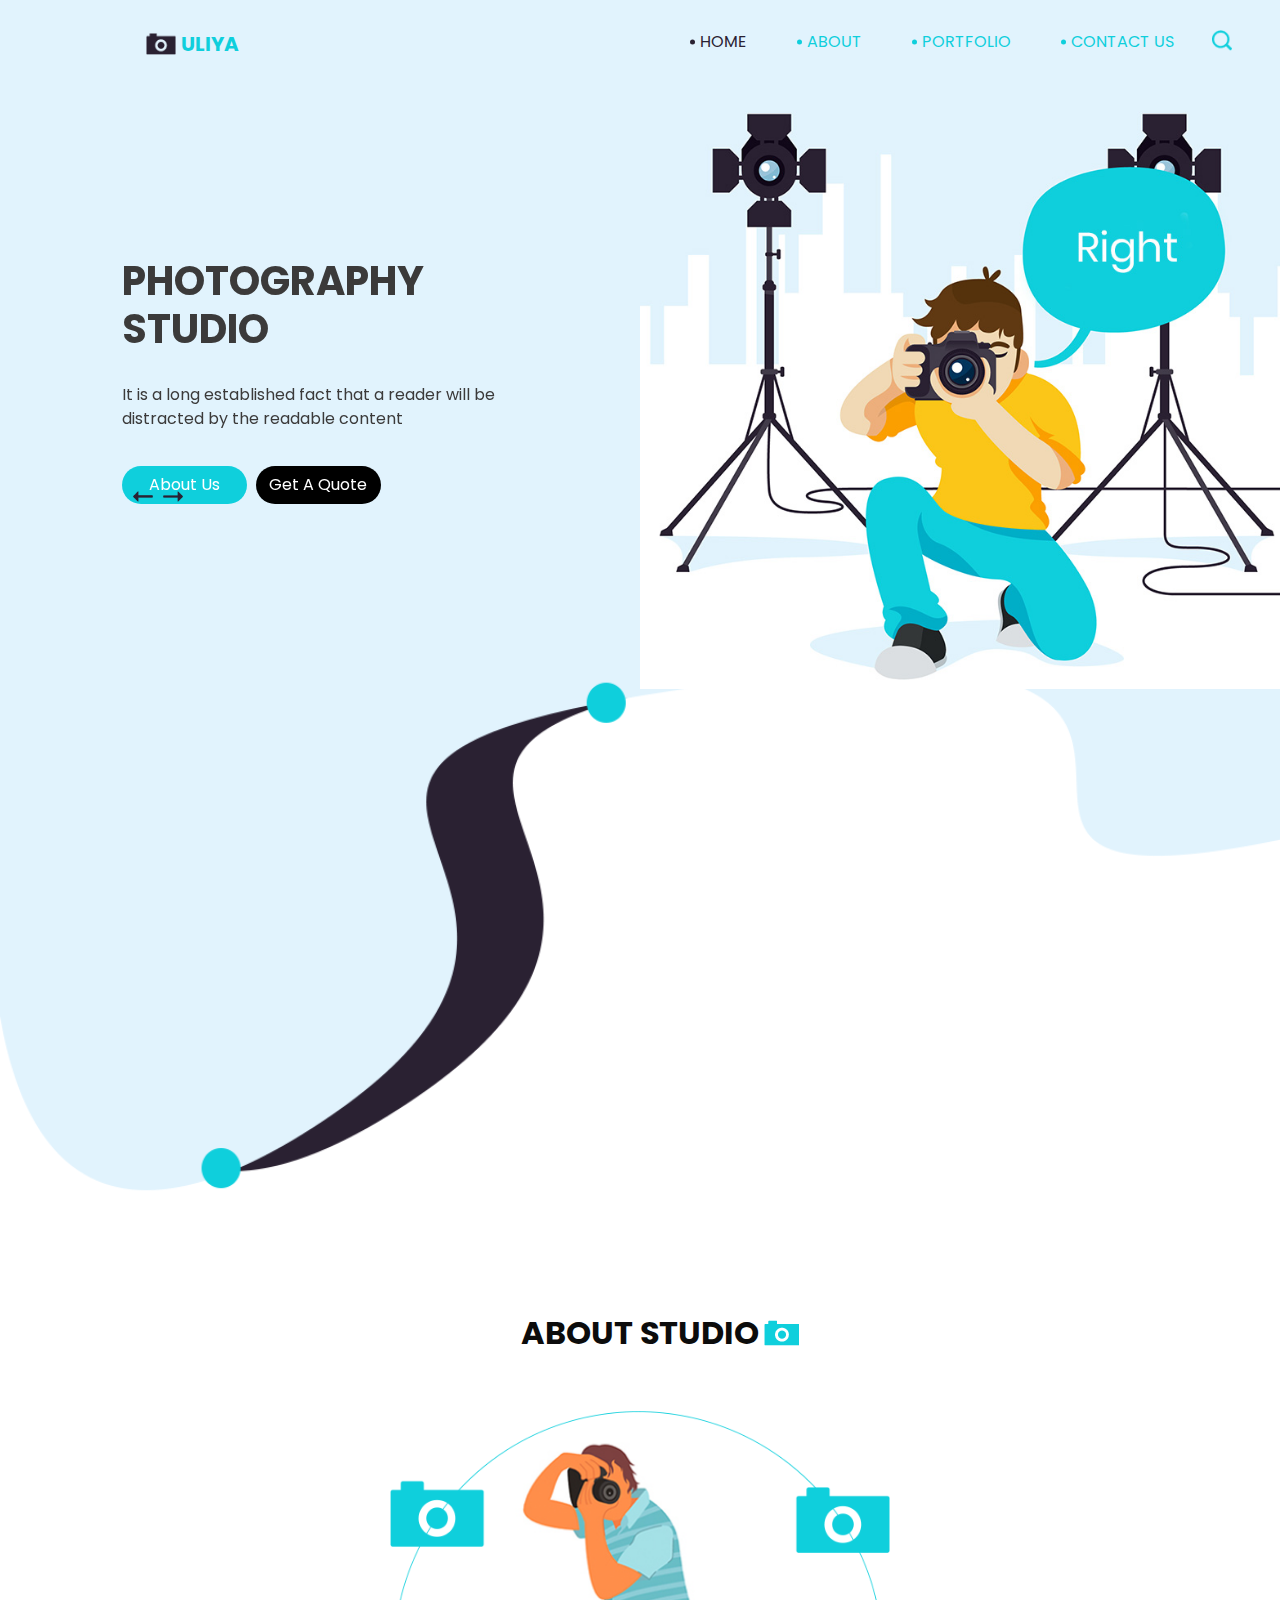
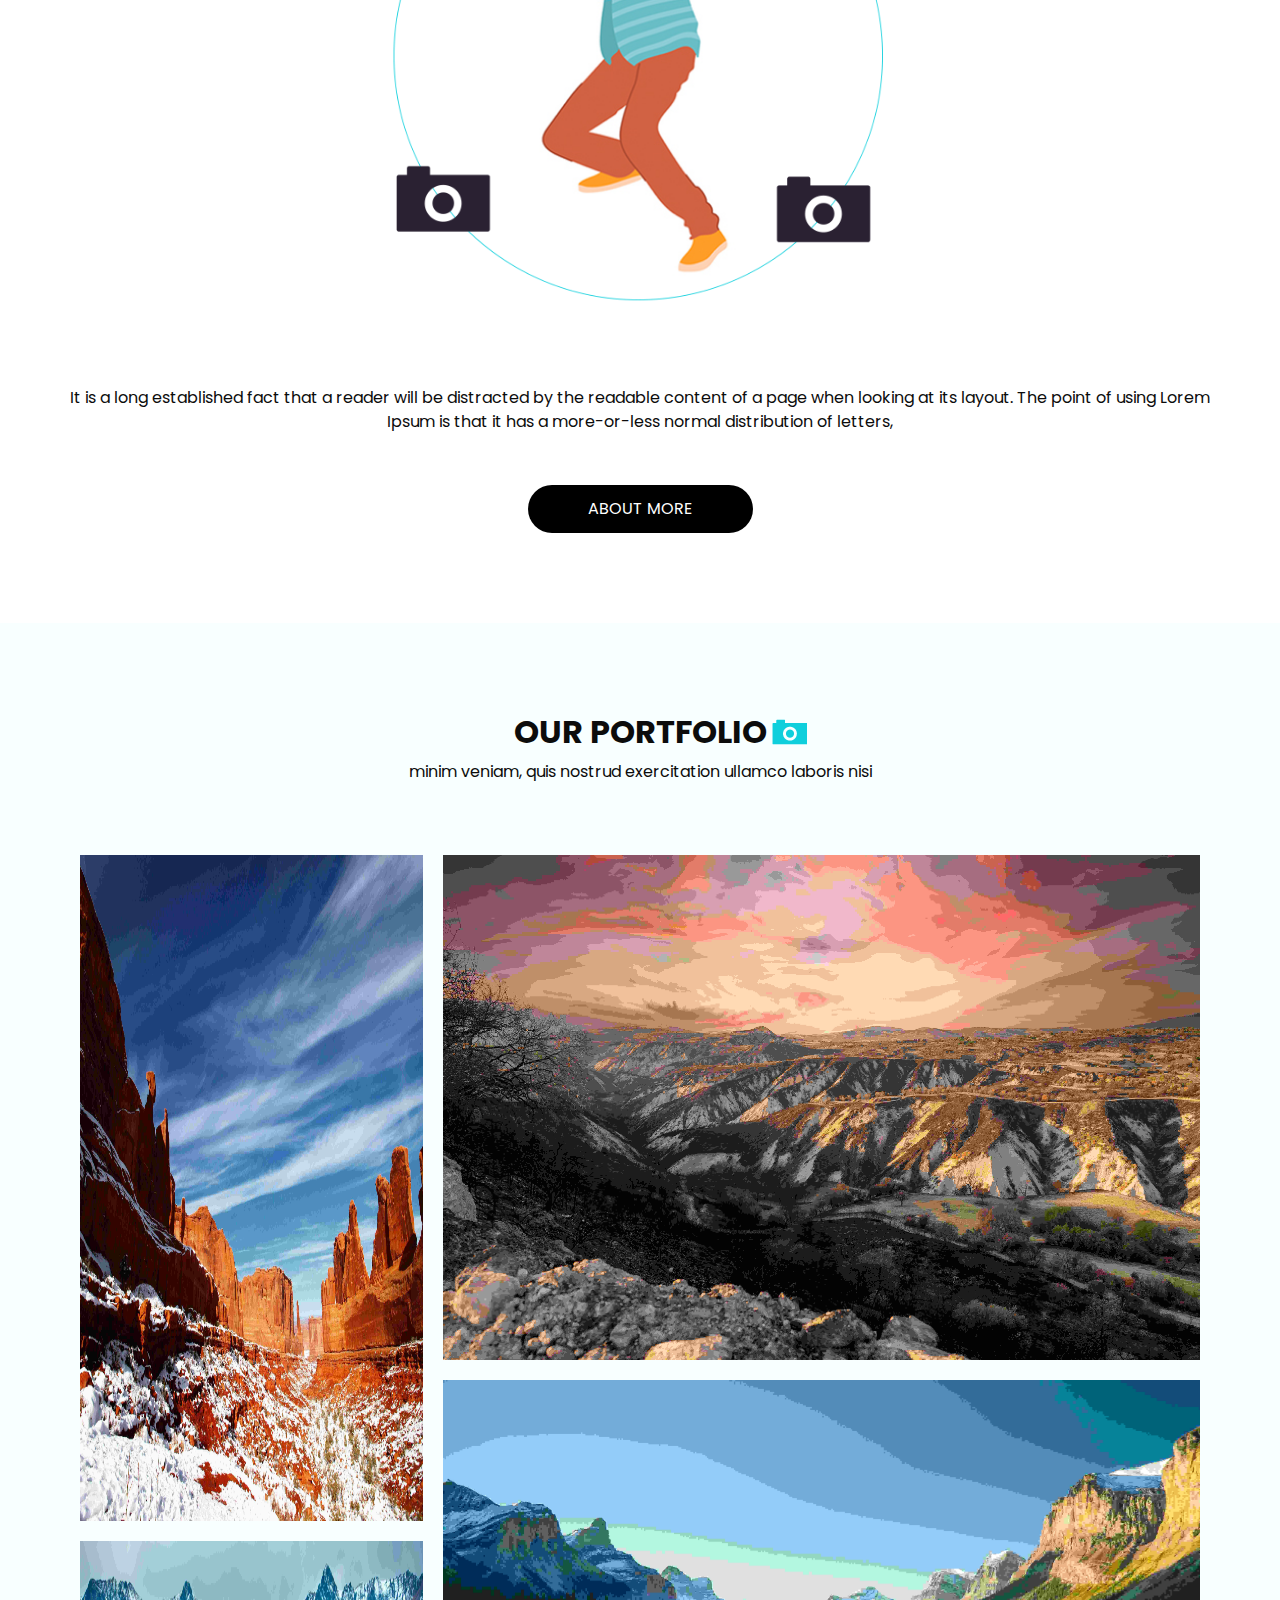
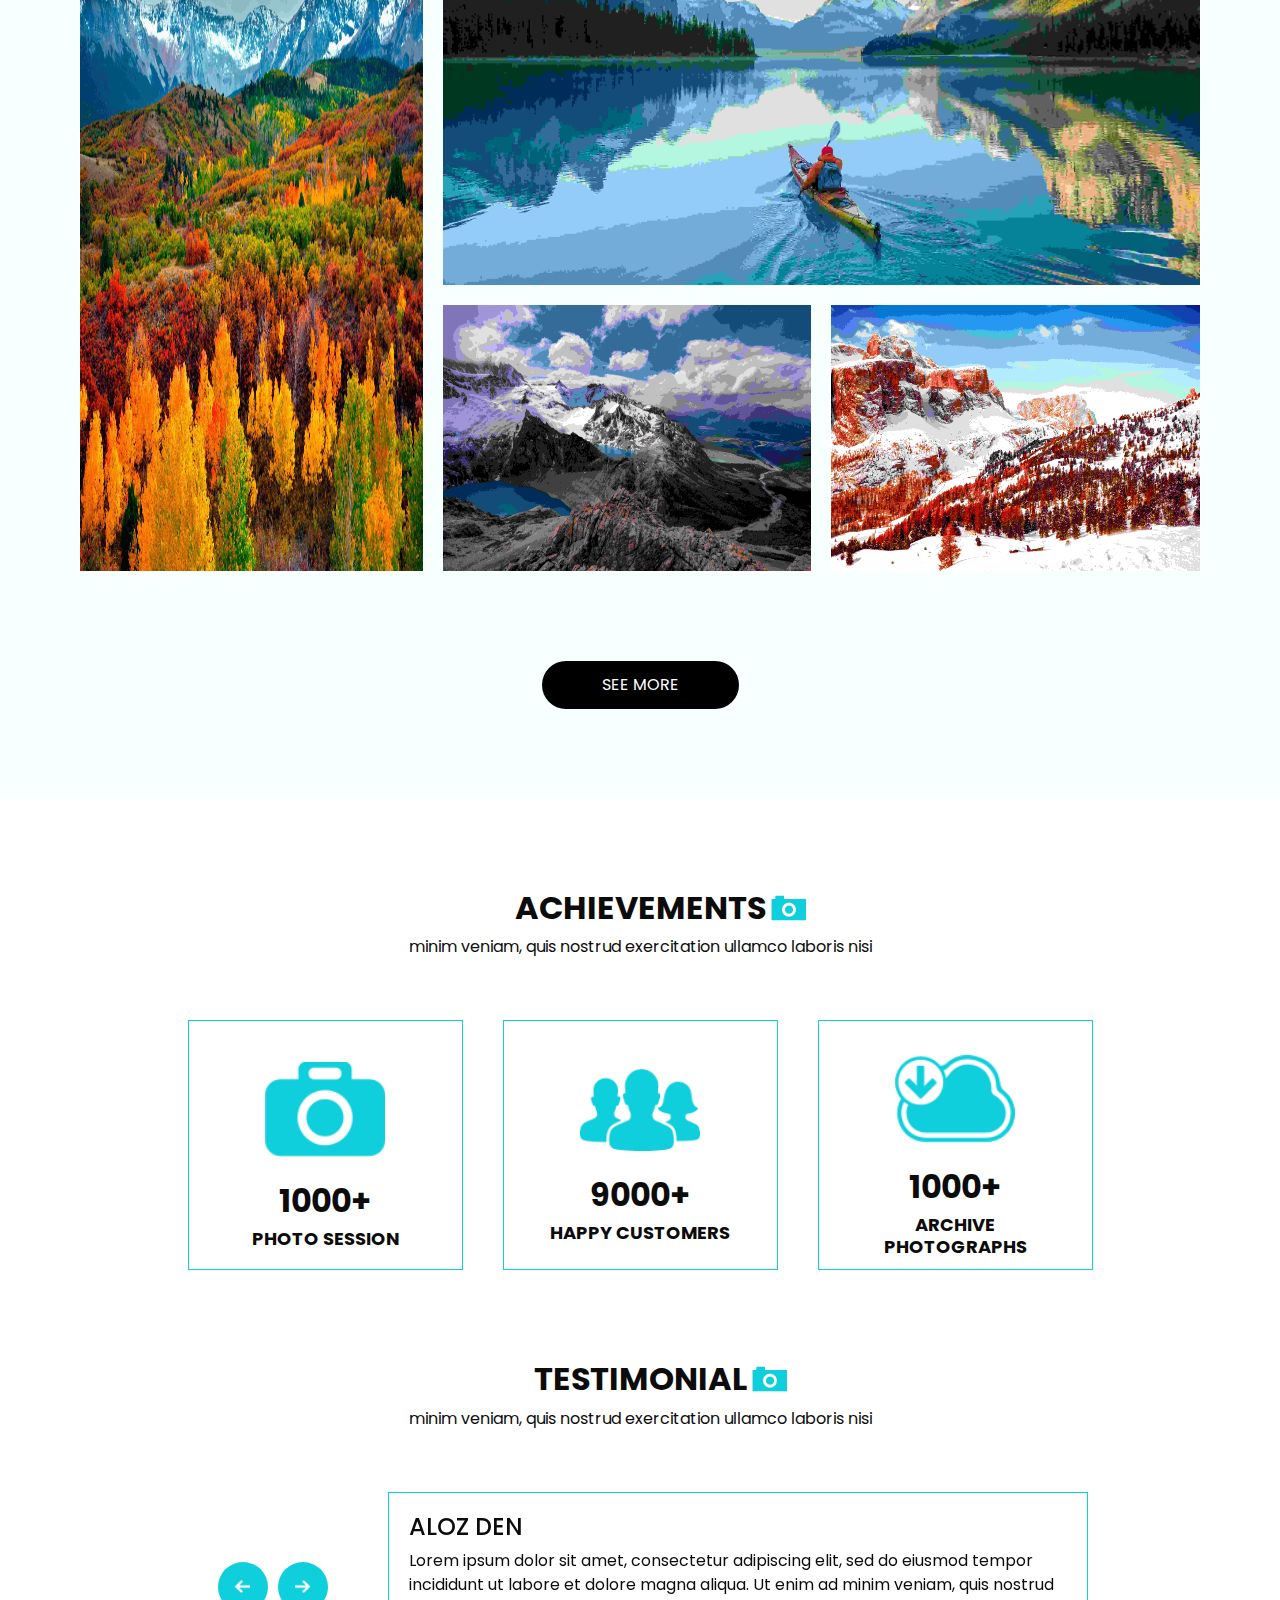
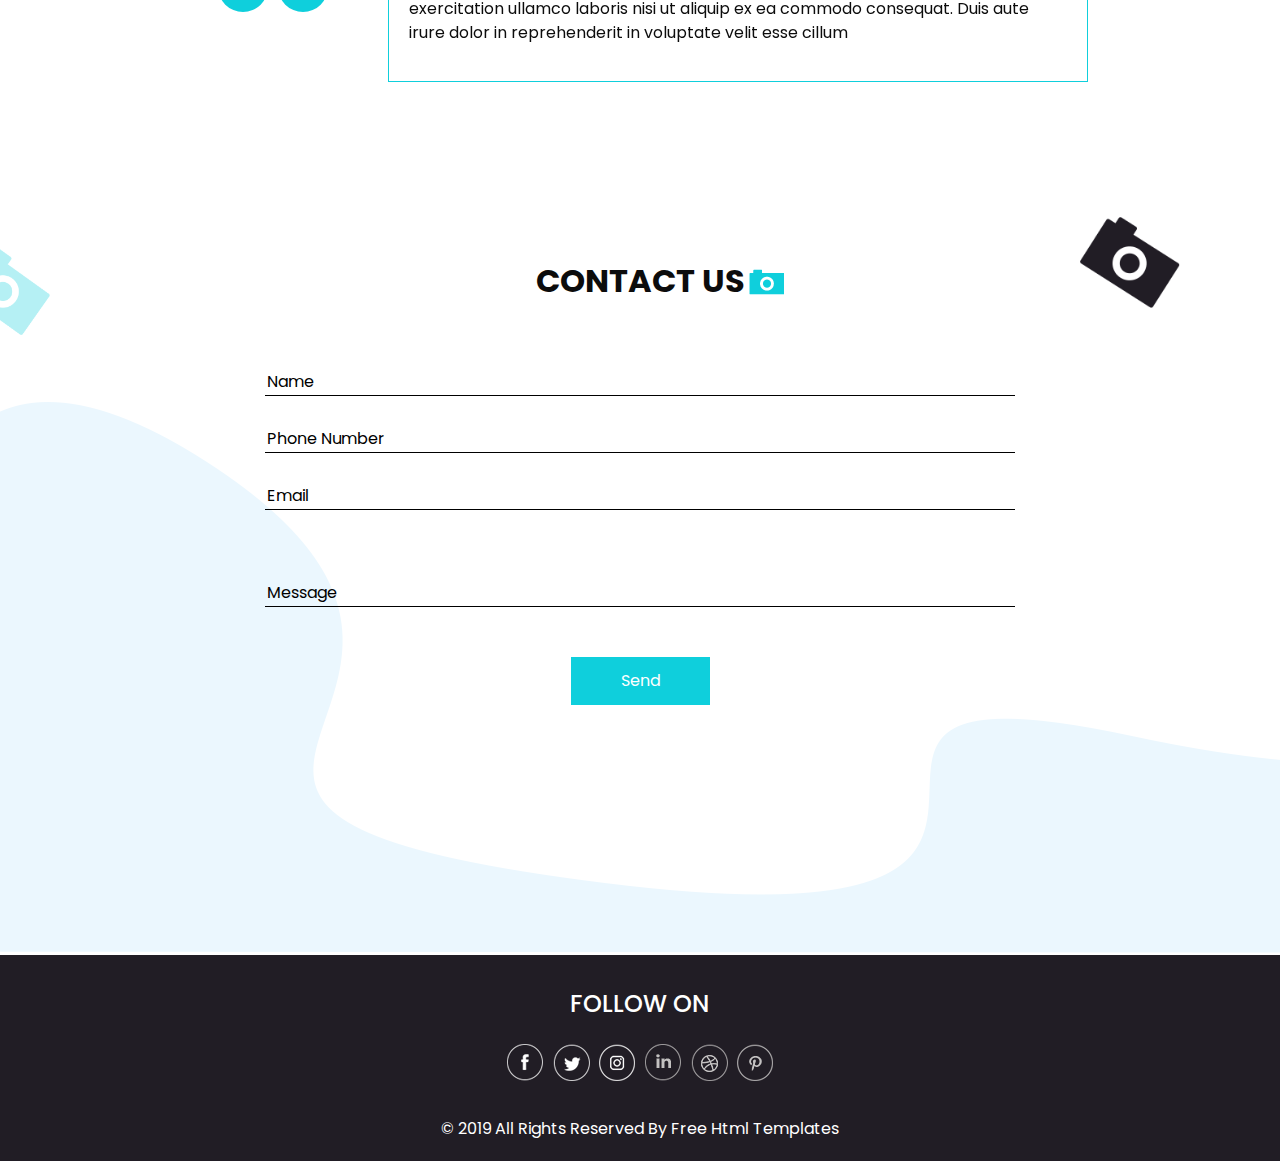
==== commit 836e2f78: "subiendo_cambios" ====
--- a/index.html
+++ b/index.html
@@ -1,38 +1,20 @@
 <!DOCTYPE html>
 <html>
-
 <head>
-  <!-- Basic -->
   <meta charset="utf-8" />
   <meta http-equiv="X-UA-Compatible" content="IE=edge" />
-  <!-- Mobile Metas -->
   <meta name="viewport" content="width=device-width, initial-scale=1, shrink-to-fit=no" />
-  <!-- Site Metas -->
   <meta name="keywords" content="" />
   <meta name="description" content="" />
   <meta name="author" content="" />
-
   <title>Uliya</title>
-
-
-  <!-- bootstrap core css -->
   <link rel="stylesheet" type="text/css" href="css/bootstrap.css" />
-
-  <!-- fonts style -->
+  <link href="css/style.css" rel="stylesheet" />
+  <link href="css/responsive.css" rel="stylesheet" />
   <link href="https://fonts.googleapis.com/css?family=Poppins:400,700&display=swap" rel="stylesheet">
-
-  <!-- Custom styles for this template -->
-  <link href="css/style.css" rel="stylesheet" />
-  <!-- responsive style -->
-  <link href="css/responsive.css" rel="stylesheet" />
-  <script type="text/javascript" src="js/jquery-3.4.1.min.js"></script>
-  <script type="text/javascript" src="js/bootstrap.js"></script>
 </head>
-
 <body>
-
   <div class="hero_area">
-    <!-- header section strats -->
     <header class="header_section">
       <div class="container-fluid">
         <div class="row">
@@ -49,8 +31,7 @@
                 aria-controls="navbarSupportedContent" aria-expanded="false" aria-label="Toggle navigation">
                 <span class="navbar-toggler-icon"></span>
               </button>
-
-              <div class="collapse navbar-collapse" id="navbarSupportedContent">
+               <div class="collapse navbar-collapse" id="navbarSupportedContent">
                 <div class="d-flex ml-auto flex-column flex-lg-row align-items-center">
                   <ul class="navbar-nav  ">
                     <li class="nav-item active">
@@ -70,15 +51,12 @@
                     <button class="btn  my-2 my-sm-0 nav_search-btn" type="submit"></button>
                   </form>
                 </div>
-
               </div>
             </nav>
           </div>
         </div>
       </div>
     </header>
-    <!-- end header section -->
-    <!-- slider section -->
     <section class=" slider_section position-relative">
       <div id="carouselExampleControls" class="carousel slide" data-ride="carousel">
         <div class="carousel-inner">
@@ -182,13 +160,8 @@
           </a>
         </div>
       </div>
-
     </section>
-    <!-- end slider section -->
   </div>
-
-  <!-- about section -->
-
   <section class="about_section layout_padding">
     <div class="container">
       <div class="heading_container">
@@ -217,13 +190,7 @@
         </div>
       </div>
     </div>
-
-  </section>
-
-  <!-- end about section -->
-
-  <!-- portfolio section -->
-
+  </section>
   <section class="portfolio_section layout_padding">
     <div class="container">
       <div class="heading_container">
@@ -237,18 +204,16 @@
       <div class="portfolio_container layout_padding2">
         <div class="box-1">
           <div class="img-box b-1">
-            <img src="images/p-1.jpg" alt="">
+            <img src="images/p-1 (1) (1)-compressed.jpg" alt="">
             <div class="btn-box">
               <a href="" class="btn-1">
-
               </a>
             </div>
           </div>
           <div class="img-box b-2">
-            <img src="images/p-2.jpg" alt="">
+            <img src="images/p-2-compressed.jpg" alt="">
             <div class="btn-box">
               <a href="" class="btn-1">
-
               </a>
             </div>
           </div>
@@ -256,38 +221,34 @@
         <div class="box-2">
           <div class="box-2-top">
             <div class="img-box b-3">
-              <img src="images/p-3.jpg" alt="">
+              <img src="images/p-3-compressed.jpg" alt="">
               <div class="btn-box">
                 <a href="" class="btn-1">
-
                 </a>
               </div>
             </div>
           </div>
           <div class="box-2-top2">
             <div class="img-box b-4">
-              <img src="images/p-4.jpg" alt="">
+              <img src="images/p-4-compressed.jpg" alt="">
               <div class="btn-box">
                 <a href="" class="btn-1">
-
                 </a>
               </div>
             </div>
           </div>
           <div class="box-2-btm">
             <div class="img-box b-5">
-              <img src="images/p-5.jpg" alt="">
+              <img src="images/p-5-compressed.jpg" alt="">
               <div class="btn-box">
                 <a href="" class="btn-1">
-
                 </a>
               </div>
             </div>
             <div class="img-box b-6">
-              <img src="images/p-6.jpg" alt="">
+              <img src="images/p-6-compressed.jpg" alt="">
               <div class="btn-box">
                 <a href="" class="btn-1">
-
                 </a>
               </div>
             </div>
@@ -300,13 +261,7 @@
         </a>
       </div>
     </div>
-
-  </section>
-
-  <!-- end about section -->
-
-  <!-- achieve section -->
-
+  </section>
   <section class="achieve_section layout_padding">
     <div class="container">
       <div class="heading_container">
@@ -360,11 +315,6 @@
       </div>
     </div>
   </section>
-
-  <!-- end achieve section -->
-
-  <!-- client section -->
-
   <section class="client_section layout_padding-bottom">
     <div class="container">
       <div class="heading_container">
@@ -437,19 +387,11 @@
                 </div>
               </div>
             </div>
-
-          </div>
-
-        </div>
-      </div>
-    </div>
-  </section>
-
-
-  <!-- end client section -->
-
-  <!-- contact section -->
-
+          </div>
+        </div>
+      </div>
+    </div>
+  </section>
   <section class="contact_section layout_padding">
     <div class="bg-img1">
       <img src="images/bg-img-1.png" alt="">
@@ -494,12 +436,6 @@
       </div>
     </div>
   </section>
-
-
-  <!-- end contact section -->
-
-
-  <!-- info section -->
   <section class="info_section ">
     <div class="container">
       <div class="info_container">
@@ -533,10 +469,6 @@
       </div>
     </div>
   </section>
-
-  <!-- end info_section -->
-
-  <!-- footer section -->
   <section class="container-fluid footer_section">
     <div class="container">
       <p>
@@ -545,10 +477,7 @@
       </p>
     </div>
   </section>
-  <!-- footer section -->
-
-
-
+  <script type="text/javascript" src="js/jquery-3.4.1.min.js"></script>
+  <script type="text/javascript" src="js/bootstrap.js"></script>
 </body>
-
 </html>--- a/css/style.css
+++ b/css/style.css
@@ -1,794 +1 @@
-body {
-  font-family: 'Poppins', sans-serif;
-  color: #0c0c0c;
-  background-color: #ffffff;
-}
-
-.layout_padding {
-  padding: 90px 0;
-}
-
-.layout_padding2 {
-  padding: 45px 0;
-}
-
-.layout_padding2-top {
-  padding-top: 45px;
-}
-
-.layout_padding2-bottom {
-  padding-bottom: 45px;
-}
-
-.layout_padding-top {
-  padding-top: 90px;
-}
-
-.layout_padding-bottom {
-  padding-bottom: 90px;
-}
-
-.heading_container {
-  display: -webkit-box;
-  display: -ms-flexbox;
-  display: flex;
-  -webkit-box-orient: vertical;
-  -webkit-box-direction: normal;
-      -ms-flex-direction: column;
-          flex-direction: column;
-  -webkit-box-align: center;
-      -ms-flex-align: center;
-          align-items: center;
-  text-align: center;
-}
-
-.heading_container h2 {
-  position: relative;
-  font-weight: bold;
-  text-transform: uppercase;
-}
-
-.heading_container h2 span {
-  position: relative;
-  z-index: 2;
-}
-
-.heading_container h2::before {
-  content: "";
-  position: absolute;
-  width: 35px;
-  height: 26px;
-  top: 50%;
-  right: -40px;
-  -webkit-transform: translateY(-50%);
-          transform: translateY(-50%);
-  z-index: 1;
-  background-image: url(../images/heading-img.png);
-  background-repeat: no-repeat;
-}
-
-/*header section*/
-.hero_area {
-  height: 136vh;
-  position: relative;
-  background-image: url(../images/hero-bg.png);
-  background-size: cover;
-}
-
-.sub_page .hero_area {
-  height: auto;
-  background-image: none;
-  background-color: #e1f3fd;
-}
-
-.sub_page .hero_area::after {
-  display: none;
-}
-
-.header_section .container-fluid {
-  padding-right: 25px;
-  padding-left: 25px;
-}
-
-.header_section .nav_container {
-  margin: 0 auto;
-}
-
-.custom_nav-container .navbar-nav .nav-item .nav-link {
-  margin: 10px 30px;
-  padding: 0;
-  color: #0fcfdc;
-  text-align: center;
-  position: relative;
-  text-transform: uppercase;
-}
-
-.custom_nav-container .navbar-nav .nav-item .nav-link::before {
-  content: "";
-  width: 5px;
-  height: 5px;
-  position: absolute;
-  top: 50%;
-  left: -10px;
-  -webkit-transform: translateY(-50%);
-          transform: translateY(-50%);
-  background-color: #0fcfdc;
-  border-radius: 100%;
-}
-
-.custom_nav-container .navbar-nav .nav-item.active .nav-link, .custom_nav-container .navbar-nav .nav-item:hover .nav-link {
-  color: #2a2132;
-}
-
-.custom_nav-container .navbar-nav .nav-item.active .nav-link::before, .custom_nav-container .navbar-nav .nav-item:hover .nav-link::before {
-  background-color: #2a2132;
-}
-
-a,
-a:hover,
-a:focus {
-  text-decoration: none;
-}
-
-a:hover,
-a:focus {
-  color: initial;
-}
-
-.btn,
-.btn:focus {
-  outline: none !important;
-  -webkit-box-shadow: none;
-          box-shadow: none;
-}
-
-.custom_nav-container .nav_search-btn {
-  background-image: url(../images/search-icon.png);
-  background-size: 20px;
-  background-repeat: no-repeat;
-  background-position: center 5px;
-  width: 35px;
-  height: 35px;
-  padding: 0;
-  border: none;
-}
-
-.navbar-brand {
-  display: -webkit-box;
-  display: -ms-flexbox;
-  display: flex;
-  -webkit-box-align: center;
-      -ms-flex-align: center;
-          align-items: center;
-}
-
-.navbar-brand img {
-  width: 30px;
-  margin-right: 5px;
-}
-
-.navbar-brand span {
-  font-size: 20px;
-  font-weight: 700;
-  color: #0fcfdc;
-  text-transform: uppercase;
-}
-
-.custom_nav-container {
-  z-index: 99999;
-  padding-top: 20px;
-  -webkit-box-align: end;
-      -ms-flex-align: end;
-          align-items: flex-end;
-}
-
-.navbar-expand-lg .navbar-collapse {
-  -webkit-box-align: end;
-      -ms-flex-align: end;
-          align-items: flex-end;
-}
-
-.custom_nav-container .navbar-toggler {
-  outline: none;
-}
-
-.custom_nav-container .navbar-toggler .navbar-toggler-icon {
-  background-image: url(../images/menu.png);
-  background-size: 45px;
-}
-
-/*end header section*/
-/* slider section */
-.slider_section {
-  display: -webkit-box;
-  display: -ms-flexbox;
-  display: flex;
-  -webkit-box-align: center;
-      -ms-flex-align: center;
-          align-items: center;
-  position: relative;
-  z-index: 2;
-  color: #3b3a3a;
-}
-
-.slider_section .row {
-  -webkit-box-align: center;
-      -ms-flex-align: center;
-          align-items: center;
-}
-
-.slider_section div#carouselExampleControls {
-  width: 100%;
-}
-
-.slider_section .detail_box {
-  padding-right: 10%;
-}
-
-.slider_section .detail_box h1 {
-  font-weight: bold;
-  margin-bottom: 30px;
-  text-transform: uppercase;
-}
-
-.slider_section .detail_box .btn-box {
-  margin-top: 35px;
-}
-
-.slider_section .detail_box .btn-box a {
-  width: 125px;
-  text-align: center;
-}
-
-.slider_section .detail_box .btn-box .btn-1 {
-  display: inline-block;
-  padding: 7px 0px;
-  background-color: #0fcfdc;
-  color: #ffffff;
-  border-radius: 30px;
-  margin-right: 5px;
-}
-
-.slider_section .detail_box .btn-box .btn-1:hover {
-  background-color: #0db9c4;
-}
-
-.slider_section .detail_box .btn-box .btn-2 {
-  display: inline-block;
-  padding: 7px 0px;
-  background-color: #000000;
-  color: #ffffff;
-  border-radius: 30px;
-}
-
-.slider_section .detail_box .btn-box .btn-2:hover {
-  background-color: #333333;
-}
-
-.slider_section .img-box img {
-  width: 100%;
-}
-
-.slider_section .carousel_btn-container {
-  width: 60px;
-  position: absolute;
-  bottom: 175px;
-  display: -webkit-box;
-  display: -ms-flexbox;
-  display: flex;
-  -webkit-box-pack: justify;
-      -ms-flex-pack: justify;
-          justify-content: space-between;
-  left: 10%;
-  z-index: 999;
-}
-
-.slider_section .carousel_btn-container .carousel-control-prev,
-.slider_section .carousel_btn-container .carousel-control-next {
-  position: relative;
-  width: 35px;
-  height: 35px;
-  border: none;
-  border-radius: 100%;
-  opacity: 1;
-  background-repeat: no-repeat;
-  background-size: 20px;
-  background-position: center;
-}
-
-.slider_section .carousel_btn-container .carousel-control-prev {
-  background-image: url(../images/prev.png);
-}
-
-.slider_section .carousel_btn-container .carousel-control-prev:hover {
-  background-image: url(../images/prev-blue.png);
-}
-
-.slider_section .carousel_btn-container .carousel-control-next {
-  background-image: url(../images/next.png);
-}
-
-.slider_section .carousel_btn-container .carousel-control-next:hover {
-  background-image: url(../images/next-blue.png);
-}
-
-.about_section .box {
-  display: -webkit-box;
-  display: -ms-flexbox;
-  display: flex;
-  -webkit-box-orient: vertical;
-  -webkit-box-direction: normal;
-      -ms-flex-direction: column;
-          flex-direction: column;
-  -webkit-box-align: center;
-      -ms-flex-align: center;
-          align-items: center;
-}
-
-.about_section .box img {
-  width: 100%;
-}
-
-.about_section .box .img-box {
-  position: relative;
-  width: 250px;
-  margin: 50px 0;
-}
-
-.about_section .box .img-box .about_img-bg {
-  position: absolute;
-  top: 50%;
-  left: 50%;
-  width: 200%;
-  -webkit-transform: translate(-50%, -50%) rotate(0deg) scale(1);
-          transform: translate(-50%, -50%) rotate(0deg) scale(1);
-  -webkit-animation: rotateAnimation 3s infinite;
-          animation: rotateAnimation 3s infinite;
-}
-
-@-webkit-keyframes rotateAnimation {
-  0% {
-    -webkit-transform: translate(-50%, -50%) rotate(0deg) scale(1);
-            transform: translate(-50%, -50%) rotate(0deg) scale(1);
-  }
-  49% {
-    -webkit-transform: translate(-50%, -50%) rotate(180deg) scale(1.1);
-            transform: translate(-50%, -50%) rotate(180deg) scale(1.1);
-  }
-  100% {
-    -webkit-transform: translate(-50%, -50%) rotate(360deg) scale(1);
-            transform: translate(-50%, -50%) rotate(360deg) scale(1);
-  }
-}
-
-@keyframes rotateAnimation {
-  0% {
-    -webkit-transform: translate(-50%, -50%) rotate(0deg) scale(1);
-            transform: translate(-50%, -50%) rotate(0deg) scale(1);
-  }
-  49% {
-    -webkit-transform: translate(-50%, -50%) rotate(180deg) scale(1.1);
-            transform: translate(-50%, -50%) rotate(180deg) scale(1.1);
-  }
-  100% {
-    -webkit-transform: translate(-50%, -50%) rotate(360deg) scale(1);
-            transform: translate(-50%, -50%) rotate(360deg) scale(1);
-  }
-}
-
-.about_section .box .detail-box {
-  margin-top: 35px;
-  text-align: center;
-}
-
-.about_section .box .detail-box a {
-  display: inline-block;
-  padding: 12px 60px;
-  background-color: #000000;
-  color: #ffffff;
-  border-radius: 40px;
-  text-transform: uppercase;
-  margin-top: 35px;
-}
-
-.about_section .box .detail-box a:hover {
-  background-color: #333333;
-}
-
-.portfolio_section {
-  background-color: #f8ffff;
-}
-
-.portfolio_section .portfolio_container {
-  display: -webkit-box;
-  display: -ms-flexbox;
-  display: flex;
-}
-
-.portfolio_section .portfolio_container .img-box {
-  margin: 10px;
-  position: relative;
-  display: -webkit-box;
-  display: -ms-flexbox;
-  display: flex;
-  -webkit-box-flex: 1;
-      -ms-flex-positive: 1;
-          flex-grow: 1;
-}
-
-.portfolio_section .portfolio_container .img-box img {
-  width: 100%;
-  height: 100%;
-}
-
-.portfolio_section .portfolio_container .img-box .btn-box {
-  position: absolute;
-  top: 50%;
-  left: 50%;
-  -webkit-transform: translate(-50%, -50%);
-          transform: translate(-50%, -50%);
-  display: -webkit-box;
-  display: -ms-flexbox;
-  display: flex;
-}
-
-.portfolio_section .portfolio_container .img-box .btn-box a {
-  display: none;
-  width: 50px;
-  height: 50px;
-  border-radius: 100%;
-  background-size: cover;
-  background-position: center;
-  background-repeat: no-repeat;
-  margin: 0 5px;
-}
-
-.portfolio_section .portfolio_container .img-box .btn-box .btn-1 {
-  background-image: url(../images/link.png);
-}
-
-.portfolio_section .portfolio_container .img-box::before {
-  content: "";
-  display: none;
-  position: absolute;
-  width: 100%;
-  height: 100%;
-  top: 0;
-  left: 0;
-  background-color: rgba(15, 207, 220, 0.8);
-  z-index: 0;
-}
-
-.portfolio_section .portfolio_container .img-box:hover a {
-  display: block;
-}
-
-.portfolio_section .portfolio_container .img-box:hover::before {
-  display: block;
-}
-
-.portfolio_section .portfolio_container .box-1,
-.portfolio_section .portfolio_container .box-2 {
-  display: -webkit-box;
-  display: -ms-flexbox;
-  display: flex;
-  -webkit-box-orient: vertical;
-  -webkit-box-direction: normal;
-      -ms-flex-direction: column;
-          flex-direction: column;
-  -webkit-box-pack: stretch;
-      -ms-flex-pack: stretch;
-          justify-content: stretch;
-  -webkit-box-align: stretch;
-      -ms-flex-align: stretch;
-          align-items: stretch;
-}
-
-.portfolio_section .portfolio_container .box-2-btm {
-  display: -webkit-box;
-  display: -ms-flexbox;
-  display: flex;
-  -webkit-box-pack: stretch;
-      -ms-flex-pack: stretch;
-          justify-content: stretch;
-  -webkit-box-align: stretch;
-      -ms-flex-align: stretch;
-          align-items: stretch;
-}
-
-.portfolio_section .portfolio_container .box-2-btm .box-2-left {
-  display: -webkit-box;
-  display: -ms-flexbox;
-  display: flex;
-}
-
-.portfolio_section .see_btn {
-  display: -webkit-box;
-  display: -ms-flexbox;
-  display: flex;
-  -webkit-box-pack: center;
-      -ms-flex-pack: center;
-          justify-content: center;
-}
-
-.portfolio_section .see_btn a {
-  display: inline-block;
-  padding: 12px 60px;
-  background-color: #000000;
-  color: #ffffff;
-  border-radius: 40px;
-  text-transform: uppercase;
-  margin-top: 35px;
-}
-
-.portfolio_section .see_btn a:hover {
-  background-color: #333333;
-}
-
-.achieve_section .achieve_container {
-  display: -webkit-box;
-  display: -ms-flexbox;
-  display: flex;
-  -webkit-box-pack: center;
-      -ms-flex-pack: center;
-          justify-content: center;
-}
-
-.achieve_section .achieve_container .box {
-  width: 275px;
-  height: 250px;
-  display: -webkit-box;
-  display: -ms-flexbox;
-  display: flex;
-  -webkit-box-orient: vertical;
-  -webkit-box-direction: normal;
-      -ms-flex-direction: column;
-          flex-direction: column;
-  -webkit-box-align: center;
-      -ms-flex-align: center;
-          align-items: center;
-  -webkit-box-pack: center;
-      -ms-flex-pack: center;
-          justify-content: center;
-  text-align: center;
-  margin: 45px 20px 0 20px;
-  padding: 45px 35px 15px 35px;
-  border: 1px solid #0fcfdc;
-}
-
-.achieve_section .achieve_container .box .img-box {
-  width: 120px;
-}
-
-.achieve_section .achieve_container .box .img-box img {
-  width: 100%;
-}
-
-.achieve_section .achieve_container .detail-box {
-  margin-top: 25px;
-  text-transform: uppercase;
-}
-
-.achieve_section .achieve_container .detail-box h2 {
-  font-weight: bold;
-}
-
-.achieve_section .achieve_container .detail-box h6 {
-  font-weight: bold;
-  font-size: 18px;
-}
-
-.client_section .row {
-  -webkit-box-align: center;
-      -ms-flex-align: center;
-          align-items: center;
-}
-
-.client_section .col-md-3 {
-  display: -webkit-box;
-  display: -ms-flexbox;
-  display: flex;
-  -webkit-box-pack: end;
-      -ms-flex-pack: end;
-          justify-content: flex-end;
-}
-
-.client_section .btn_container {
-  display: -webkit-box;
-  display: -ms-flexbox;
-  display: flex;
-  -webkit-box-pack: center;
-      -ms-flex-pack: center;
-          justify-content: center;
-  -webkit-box-align: center;
-      -ms-flex-align: center;
-          align-items: center;
-}
-
-.client_section .btn_container .carousel-control-prev,
-.client_section .btn_container .carousel-control-next {
-  position: relative;
-  width: 50px;
-  height: 50px;
-  border: none;
-  border-radius: 100%;
-  opacity: 1;
-  background-repeat: no-repeat;
-  background-size: 15px;
-  background-position: center;
-  background-color: #0fcfdc;
-  margin: 0 5px;
-}
-
-.client_section .btn_container .carousel-control-prev:hover,
-.client_section .btn_container .carousel-control-next:hover {
-  background-color: #000000;
-}
-
-.client_section .btn_container .carousel-control-prev {
-  background-image: url(../images/prev-white.png);
-}
-
-.client_section .btn_container .carousel-control-next {
-  background-image: url(../images/next-white.png);
-}
-
-.client_section .detail-box {
-  padding: 20px;
-  border: 1px solid #0fcfdc;
-  margin: 0 25px;
-}
-
-.client_section .detail-box h4 {
-  text-transform: uppercase;
-}
-
-/* contact section */
-.contact_section {
-  background-image: url(../images/contact-bg.png);
-  background-repeat: no-repeat;
-  background-position: left bottom;
-  padding-bottom: 250px;
-  position: relative;
-}
-
-.contact_section .bg-img1 {
-  width: 100px;
-  position: absolute;
-  top: 45px;
-  right: 100px;
-}
-
-.contact_section .bg-img1 img {
-  width: 100%;
-}
-
-.contact_section .bg-img2 {
-  width: 50px;
-  position: absolute;
-  top: 75px;
-  left: 0px;
-}
-
-.contact_section .bg-img2 img {
-  width: 100%;
-}
-
-.contact_section .contact_form-container {
-  margin-top: 45px;
-}
-
-.contact_section .contact_form-container input {
-  border: none;
-  outline: none;
-  border-bottom: 1px solid #000000;
-  color: #000000;
-  width: 100%;
-  margin: 15px 0;
-  background-color: transparent;
-}
-
-.contact_section .contact_form-container input::-webkit-input-placeholder {
-  color: #000000;
-}
-
-.contact_section .contact_form-container input:-ms-input-placeholder {
-  color: #000000;
-}
-
-.contact_section .contact_form-container input::-ms-input-placeholder {
-  color: #000000;
-}
-
-.contact_section .contact_form-container input::placeholder {
-  color: #000000;
-}
-
-.contact_section .contact_form-container input.message_input {
-  margin-top: 55px;
-}
-
-.contact_section .contact_form-container button {
-  display: inline-block;
-  padding: 12px 50px;
-  background-color: #0fcfdc;
-  color: #ffffff;
-  border-radius: 0;
-  margin-top: 35px;
-  border: none;
-}
-
-.contact_section .contact_form-container button:hover {
-  background-color: #0db9c4;
-}
-
-/* end contact section */
-.info_section {
-  background-color: #211d25;
-  color: #ffffff;
-  font-family: 'Poppins', sans-serif;
-}
-
-.info_section .info_container {
-  width: 75%;
-  margin: 0 auto;
-}
-
-.info_section .info_social {
-  padding-top: 35px;
-  display: -webkit-box;
-  display: -ms-flexbox;
-  display: flex;
-  -webkit-box-orient: vertical;
-  -webkit-box-direction: normal;
-      -ms-flex-direction: column;
-          flex-direction: column;
-  -webkit-box-align: center;
-      -ms-flex-align: center;
-          align-items: center;
-}
-
-.info_section .info_social h4 {
-  text-transform: uppercase;
-}
-
-.info_section .info_social .social_box {
-  display: -webkit-box;
-  display: -ms-flexbox;
-  display: flex;
-  margin: 15px auto;
-  -webkit-box-align: center;
-      -ms-flex-align: center;
-          align-items: center;
-}
-
-.info_section .info_social .social_box img {
-  min-width: 10px;
-  margin: 0 3px;
-}
-
-/* footer section*/
-.footer_section {
-  background-color: #211d25;
-  display: -webkit-box;
-  display: -ms-flexbox;
-  display: flex;
-  -webkit-box-pack: center;
-      -ms-flex-pack: center;
-          justify-content: center;
-  position: relative;
-  font-family: 'Poppins', sans-serif;
-}
-
-.footer_section p {
-  color: #ffffff;
-  margin: 0 auto;
-  text-align: center;
-  padding: 20px 0;
-  width: 55%;
-}
-
-.footer_section a {
-  color: #ffffff;
-}
-/*# sourceMappingURL=style.css.map */+.heading_container,.navbar-brand{display:-webkit-box;display:-ms-flexbox}.about_section .box,.achieve_section .achieve_container .box,.heading_container,.info_section .info_social{-webkit-box-orient:vertical;-webkit-box-direction:normal}body{font-family:Poppins,sans-serif;color:#0c0c0c;background-color:#fff}.layout_padding{padding:90px 0}.layout_padding2{padding:45px 0}.layout_padding2-top{padding-top:45px}.layout_padding2-bottom{padding-bottom:45px}.layout_padding-top{padding-top:90px}.layout_padding-bottom{padding-bottom:90px}.heading_container{display:flex;-ms-flex-direction:column;flex-direction:column;-webkit-box-align:center;-ms-flex-align:center;align-items:center;text-align:center}.heading_container h2{position:relative;font-weight:700;text-transform:uppercase}.heading_container h2 span{position:relative;z-index:2}.heading_container h2::before{content:"";position:absolute;width:35px;height:26px;top:50%;right:-40px;-webkit-transform:translateY(-50%);transform:translateY(-50%);z-index:1;background-image:url(../images/heading-img.png);background-repeat:no-repeat}.hero_area{height:136vh;position:relative;background-image:url(../images/hero-bg.png);background-size:cover}.sub_page .hero_area{height:auto;background-image:none;background-color:#e1f3fd}.sub_page .hero_area::after{display:none}.header_section .container-fluid{padding-right:25px;padding-left:25px}.header_section .nav_container{margin:0 auto}.custom_nav-container .navbar-nav .nav-item .nav-link{margin:10px 30px;padding:0;color:#0fcfdc;text-align:center;position:relative;text-transform:uppercase}.custom_nav-container .navbar-nav .nav-item .nav-link::before{content:"";width:5px;height:5px;position:absolute;top:50%;left:-10px;-webkit-transform:translateY(-50%);transform:translateY(-50%);background-color:#0fcfdc;border-radius:100%}.custom_nav-container .navbar-nav .nav-item.active .nav-link,.custom_nav-container .navbar-nav .nav-item:hover .nav-link{color:#2a2132}.custom_nav-container .navbar-nav .nav-item.active .nav-link::before,.custom_nav-container .navbar-nav .nav-item:hover .nav-link::before{background-color:#2a2132}a,a:focus,a:hover{text-decoration:none}a:focus,a:hover{color:initial}.btn,.btn:focus{outline:0!important;-webkit-box-shadow:none;box-shadow:none}.custom_nav-container .nav_search-btn{background-image:url(../images/search-icon.png);background-size:20px;background-repeat:no-repeat;background-position:center 5px;width:35px;height:35px;padding:0;border:none}.navbar-brand{display:flex;-webkit-box-align:center;-ms-flex-align:center;align-items:center}.navbar-brand img{width:30px;margin-right:5px}.navbar-brand span{font-size:20px;font-weight:700;color:#0fcfdc;text-transform:uppercase}.custom_nav-container{z-index:99999;padding-top:20px;-webkit-box-align:end;-ms-flex-align:end;align-items:flex-end}.navbar-expand-lg .navbar-collapse{-webkit-box-align:end;-ms-flex-align:end;align-items:flex-end}.custom_nav-container .navbar-toggler{outline:0}.custom_nav-container .navbar-toggler .navbar-toggler-icon{background-image:url(../images/menu.png);background-size:45px}.slider_section{display:-webkit-box;display:-ms-flexbox;display:flex;-webkit-box-align:center;-ms-flex-align:center;align-items:center;position:relative;z-index:2;color:#3b3a3a}.client_section .row,.slider_section .row{-webkit-box-align:center;-ms-flex-align:center;align-items:center}.about_section .box img,.achieve_section .achieve_container .box .img-box img,.contact_section .bg-img1 img,.contact_section .bg-img2 img,.slider_section .img-box img,.slider_section div#carouselExampleControls{width:100%}.slider_section .detail_box{padding-right:10%}.slider_section .detail_box h1{font-weight:700;margin-bottom:30px;text-transform:uppercase}.slider_section .detail_box .btn-box{margin-top:35px}.slider_section .detail_box .btn-box a{width:125px;text-align:center}.slider_section .detail_box .btn-box .btn-1{display:inline-block;padding:7px 0;background-color:#0fcfdc;color:#fff;border-radius:30px;margin-right:5px}.contact_section .contact_form-container button:hover,.slider_section .detail_box .btn-box .btn-1:hover{background-color:#0db9c4}.slider_section .detail_box .btn-box .btn-2{display:inline-block;padding:7px 0;background-color:#000;color:#fff;border-radius:30px}.about_section .box .detail-box a:hover,.portfolio_section .see_btn a:hover,.slider_section .detail_box .btn-box .btn-2:hover{background-color:#333}.slider_section .carousel_btn-container{width:60px;position:absolute;bottom:175px;display:-webkit-box;display:-ms-flexbox;display:flex;-webkit-box-pack:justify;-ms-flex-pack:justify;justify-content:space-between;left:10%;z-index:999}.slider_section .carousel_btn-container .carousel-control-next,.slider_section .carousel_btn-container .carousel-control-prev{position:relative;width:35px;height:35px;border:none;border-radius:100%;opacity:1;background-repeat:no-repeat;background-size:20px;background-position:center}.slider_section .carousel_btn-container .carousel-control-prev{background-image:url(../images/prev.png)}.slider_section .carousel_btn-container .carousel-control-prev:hover{background-image:url(../images/prev-blue.png)}.slider_section .carousel_btn-container .carousel-control-next{background-image:url(../images/next.png)}.slider_section .carousel_btn-container .carousel-control-next:hover{background-image:url(../images/next-blue.png)}.about_section .box{display:-webkit-box;display:-ms-flexbox;display:flex;-ms-flex-direction:column;flex-direction:column;-webkit-box-align:center;-ms-flex-align:center;align-items:center}.about_section .box .img-box{position:relative;width:250px;margin:50px 0}.about_section .box .img-box .about_img-bg{position:absolute;top:50%;left:50%;width:200%;-webkit-transform:translate(-50%,-50%) rotate(0) scale(1);transform:translate(-50%,-50%) rotate(0) scale(1);-webkit-animation:3s infinite rotateAnimation;animation:3s infinite rotateAnimation}@-webkit-keyframes rotateAnimation{0%{-webkit-transform:translate(-50%,-50%) rotate(0) scale(1);transform:translate(-50%,-50%) rotate(0) scale(1)}49%{-webkit-transform:translate(-50%,-50%) rotate(180deg) scale(1.1);transform:translate(-50%,-50%) rotate(180deg) scale(1.1)}100%{-webkit-transform:translate(-50%,-50%) rotate(360deg) scale(1);transform:translate(-50%,-50%) rotate(360deg) scale(1)}}@keyframes rotateAnimation{0%{-webkit-transform:translate(-50%,-50%) rotate(0) scale(1);transform:translate(-50%,-50%) rotate(0) scale(1)}49%{-webkit-transform:translate(-50%,-50%) rotate(180deg) scale(1.1);transform:translate(-50%,-50%) rotate(180deg) scale(1.1)}100%{-webkit-transform:translate(-50%,-50%) rotate(360deg) scale(1);transform:translate(-50%,-50%) rotate(360deg) scale(1)}}.about_section .box .detail-box{margin-top:35px;text-align:center}.about_section .box .detail-box a,.portfolio_section .see_btn a{display:inline-block;padding:12px 60px;background-color:#000;color:#fff;border-radius:40px;text-transform:uppercase;margin-top:35px}.portfolio_section{background-color:#f8ffff}.footer_section,.info_section{background-color:#211d25;font-family:Poppins,sans-serif}.portfolio_section .portfolio_container,.portfolio_section .portfolio_container .box-2-btm .box-2-left{display:-webkit-box;display:-ms-flexbox;display:flex}.portfolio_section .portfolio_container .img-box{margin:10px;position:relative;display:-webkit-box;display:-ms-flexbox;display:flex;-webkit-box-flex:1;-ms-flex-positive:1;flex-grow:1}.portfolio_section .portfolio_container .img-box img{width:100%;height:100%}.portfolio_section .portfolio_container .img-box .btn-box{position:absolute;top:50%;left:50%;-webkit-transform:translate(-50%,-50%);transform:translate(-50%,-50%);display:-webkit-box;display:-ms-flexbox;display:flex}.portfolio_section .portfolio_container .img-box .btn-box a{display:none;width:50px;height:50px;border-radius:100%;background-size:cover;background-position:center;background-repeat:no-repeat;margin:0 5px}.portfolio_section .portfolio_container .img-box .btn-box .btn-1{background-image:url(../images/link.png)}.portfolio_section .portfolio_container .img-box::before{content:"";display:none;position:absolute;width:100%;height:100%;top:0;left:0;background-color:rgba(15,207,220,.8);z-index:0}.portfolio_section .portfolio_container .img-box:hover a,.portfolio_section .portfolio_container .img-box:hover::before{display:block}.portfolio_section .portfolio_container .box-1,.portfolio_section .portfolio_container .box-2{display:-webkit-box;display:-ms-flexbox;display:flex;-webkit-box-orient:vertical;-webkit-box-direction:normal;-ms-flex-direction:column;flex-direction:column;-webkit-box-pack:stretch;-ms-flex-pack:stretch;justify-content:stretch;-webkit-box-align:stretch;-ms-flex-align:stretch;align-items:stretch}.portfolio_section .portfolio_container .box-2-btm{display:-webkit-box;display:-ms-flexbox;display:flex;-webkit-box-pack:stretch;-ms-flex-pack:stretch;justify-content:stretch;-webkit-box-align:stretch;-ms-flex-align:stretch;align-items:stretch}.achieve_section .achieve_container,.portfolio_section .see_btn{display:-webkit-box;display:-ms-flexbox;display:flex;-webkit-box-pack:center;-ms-flex-pack:center;justify-content:center}.achieve_section .achieve_container .box{width:275px;height:250px;display:-webkit-box;display:-ms-flexbox;display:flex;-ms-flex-direction:column;flex-direction:column;-webkit-box-align:center;-ms-flex-align:center;align-items:center;-webkit-box-pack:center;-ms-flex-pack:center;justify-content:center;text-align:center;margin:45px 20px 0;padding:45px 35px 15px;border:1px solid #0fcfdc}.achieve_section .achieve_container .box .img-box{width:120px}.achieve_section .achieve_container .detail-box{margin-top:25px;text-transform:uppercase}.achieve_section .achieve_container .detail-box h2{font-weight:700}.achieve_section .achieve_container .detail-box h6{font-weight:700;font-size:18px}.client_section .col-md-3{display:-webkit-box;display:-ms-flexbox;display:flex;-webkit-box-pack:end;-ms-flex-pack:end;justify-content:flex-end}.client_section .btn_container{display:-webkit-box;display:-ms-flexbox;display:flex;-webkit-box-pack:center;-ms-flex-pack:center;justify-content:center;-webkit-box-align:center;-ms-flex-align:center;align-items:center}.client_section .btn_container .carousel-control-next,.client_section .btn_container .carousel-control-prev{position:relative;width:50px;height:50px;border:none;border-radius:100%;opacity:1;background-repeat:no-repeat;background-size:15px;background-position:center;background-color:#0fcfdc;margin:0 5px}.client_section .btn_container .carousel-control-next:hover,.client_section .btn_container .carousel-control-prev:hover{background-color:#000}.client_section .btn_container .carousel-control-prev{background-image:url(../images/prev-white.png)}.client_section .btn_container .carousel-control-next{background-image:url(../images/next-white.png)}.client_section .detail-box{padding:20px;border:1px solid #0fcfdc;margin:0 25px}.client_section .detail-box h4,.info_section .info_social h4{text-transform:uppercase}.contact_section{background-image:url(../images/contact-bg.png);background-repeat:no-repeat;background-position:left bottom;padding-bottom:250px;position:relative}.contact_section .bg-img1{width:100px;position:absolute;top:45px;right:100px}.contact_section .bg-img2{width:50px;position:absolute;top:75px;left:0}.contact_section .contact_form-container{margin-top:45px}.contact_section .contact_form-container input{border:none;outline:0;border-bottom:1px solid #000;color:#000;width:100%;margin:15px 0;background-color:transparent}.contact_section .contact_form-container input::-webkit-input-placeholder{color:#000}.contact_section .contact_form-container input:-ms-input-placeholder{color:#000}.contact_section .contact_form-container input::-ms-input-placeholder{color:#000}.contact_section .contact_form-container input::placeholder{color:#000}.contact_section .contact_form-container input.message_input{margin-top:55px}.contact_section .contact_form-container button{display:inline-block;padding:12px 50px;background-color:#0fcfdc;color:#fff;border-radius:0;margin-top:35px;border:none}.info_section{color:#fff}.info_section .info_container{width:75%;margin:0 auto}.info_section .info_social{padding-top:35px;display:-webkit-box;display:-ms-flexbox;display:flex;-ms-flex-direction:column;flex-direction:column;-webkit-box-align:center;-ms-flex-align:center;align-items:center}.info_section .info_social .social_box{display:-webkit-box;display:-ms-flexbox;display:flex;margin:15px auto;-webkit-box-align:center;-ms-flex-align:center;align-items:center}.info_section .info_social .social_box img{min-width:10px;margin:0 3px}.footer_section{display:-webkit-box;display:-ms-flexbox;display:flex;-webkit-box-pack:center;-ms-flex-pack:center;justify-content:center;position:relative}.footer_section p{color:#fff;margin:0 auto;text-align:center;padding:20px 0;width:55%}.footer_section a{color:#fff}@media (max-width:1120px){.slider_section .carousel_btn-container{bottom:0}}@media (max-width:992px){.navbar-nav{align-items:center}.custom_nav-container .navbar-nav .nav-item .nav-link{margin:15px 30px}.achieve_section .achieve_container{flex-wrap:wrap}.footer_section p,.info_section .info_container{width:100%}}@media (max-width:768px){.hero_area{height:auto}.slider_section{padding-top:50px}.slider_section .detail_box{text-align:center;margin-bottom:35px;padding:0}.about_section .box .img-box{width:40%}.portfolio_section .portfolio_container{flex-direction:column}.contact_section .bg-img1{width:75px;position:absolute;top:0;right:0}.client_section .col-md-3{justify-content:center}.client_section .detail-box{margin-bottom:35px}.client_section .row{flex-wrap:wrap-reverse}}@media (max-width:576px){.heading_container h2::before{top:-15px;right:50%;-webkit-transform:translate(50%,-50%);transform:translate(50%,-50%)}.client_section .detail-box{margin-left:0;margin-right:0}}@media (max-width:420px){.slider_section .detail_box h1{font-size:2rem}.portfolio_section .portfolio_container .box-2-btm{flex-direction:column}}@media (min-width:1200px){.container{max-width:1170px}}